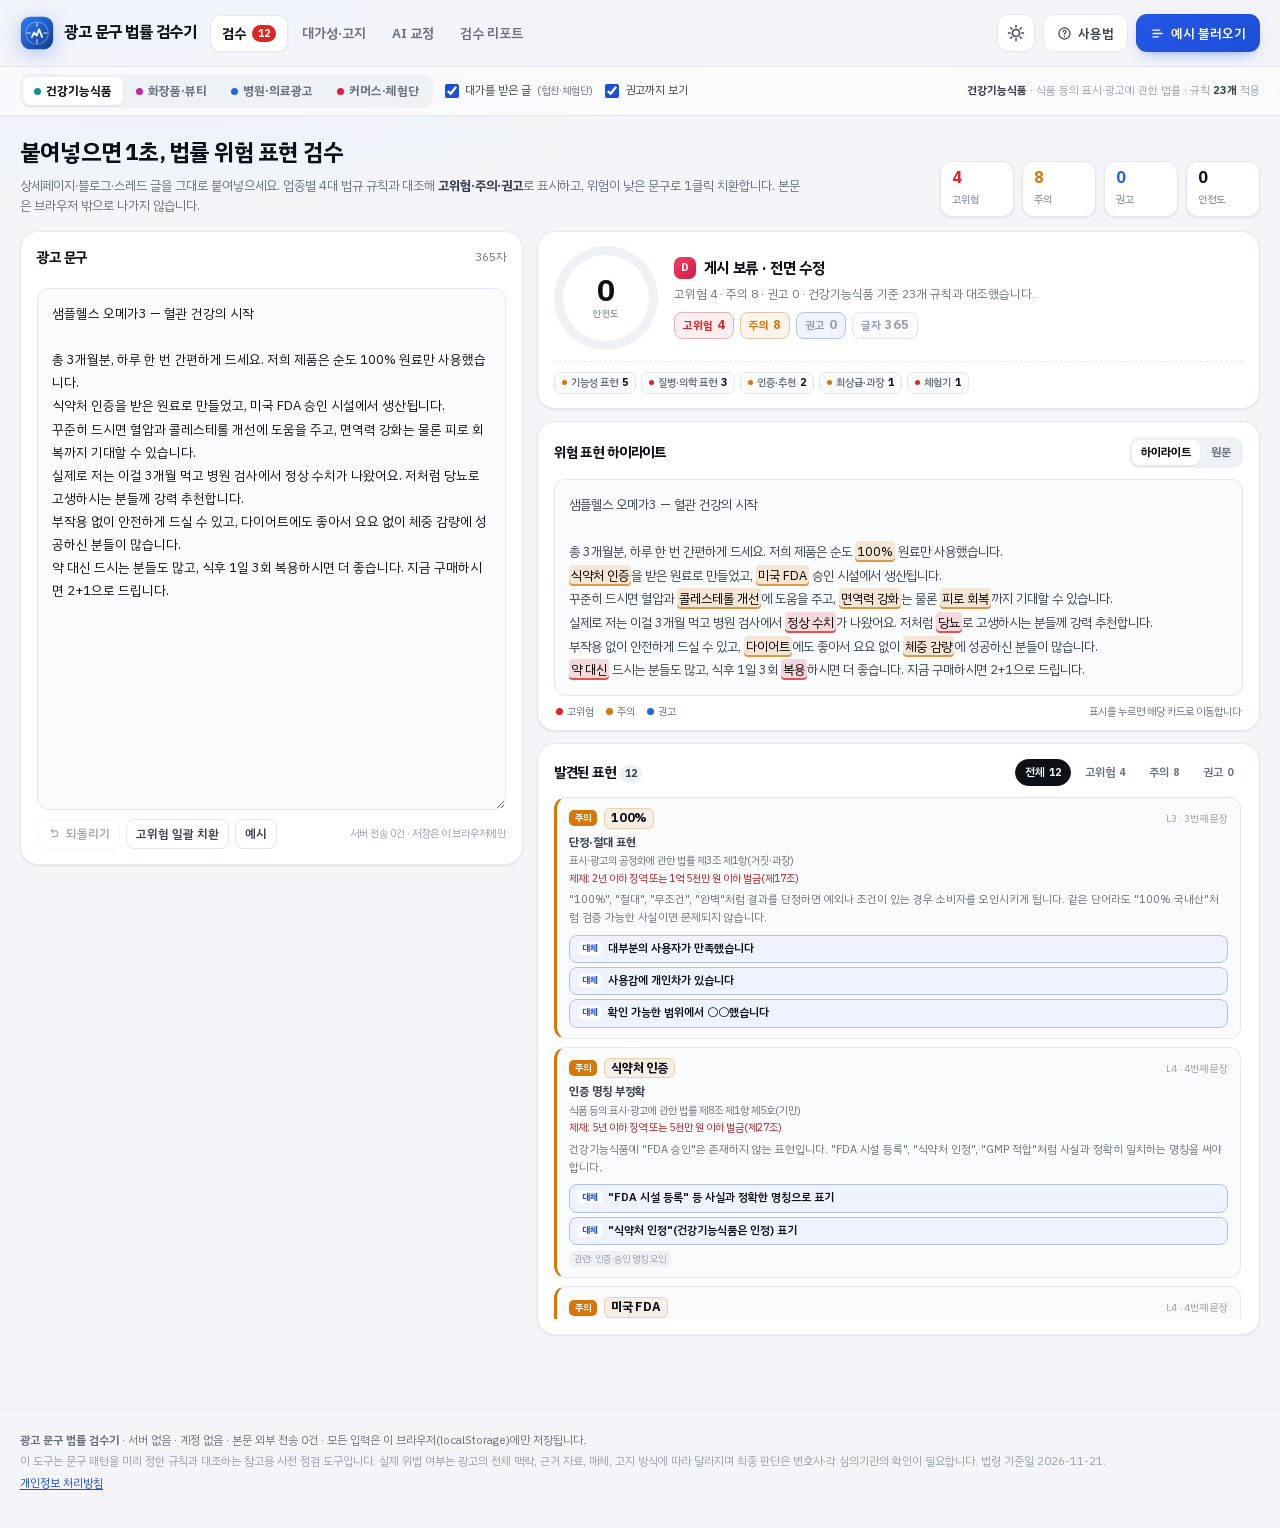
==== index.html @ 2c8d5d0a "Deploy ad-law-checker static app (production files only)" ====
<!DOCTYPE html>
<html lang="ko" data-theme="light">
<head>
<meta charset="utf-8" />
<meta name="viewport" content="width=device-width, initial-scale=1, viewport-fit=cover" />
<title>광고 문구 법률 검수기 — 표시광고법·식품표시광고법·화장품법·의료법 금칙어 1초 점검</title>
<meta name="description" content="상세페이지·블로그·스레드 글을 붙여넣으면 표시광고법·식품표시광고법·화장품법·의료법상 위험 표현을 고위험·주의·권고로 표시하고 안전한 대체 문구로 1클릭 치환합니다. 대가성(협찬·광고) 문구 자동 점검·삽입, 내 구독 AI 교정 브리지, 클라이언트용 검수 리포트까지. 본문은 서버로 전송되지 않습니다." />
<meta name="theme-color" content="#ffffff" />
<meta name="color-scheme" content="light dark" />
<link rel="icon" href="favicon.svg" type="image/svg+xml" />
<link rel="stylesheet" href="styles.css" />
</head>
<body>
<a class="skip-link" href="#main">본문으로 바로가기</a>

<header class="topbar">
  <div class="topbar-inner">
    <a class="brand" href="#" data-action="go-scan" aria-label="광고 문구 법률 검수기 홈">
      <span class="brand-mark" aria-hidden="true">
        <svg viewBox="0 0 40 40" width="34" height="34">
          <defs>
            <linearGradient id="brandGrad" x1="0" y1="0" x2="1" y2="1">
              <stop offset="0" stop-color="#2d7dfa" /><stop offset="1" stop-color="#123a8c" />
            </linearGradient>
          </defs>
          <rect x="1" y="1" width="38" height="38" rx="11" fill="url(#brandGrad)" />
          <path d="M20 8.5v3.4M20 28.1v3.4M8.5 20h3.4M28.1 20h3.4" stroke="#fff" stroke-opacity=".55" stroke-width="2" stroke-linecap="round" />
          <path d="M14 24.6l2.6-5.2 3 3.6 2.8-7.4 3.6 9" fill="none" stroke="#fff" stroke-width="2.2" stroke-linecap="round" stroke-linejoin="round" />
          <circle cx="20" cy="20" r="13.2" fill="none" stroke="#fff" stroke-opacity=".28" stroke-width="1.4" />
        </svg>
      </span>
      <span class="brand-text">
        <strong>광고 문구 법률 검수기</strong>
        <small>AD COPY LAW CHECKER</small>
      </span>
    </a>

    <nav class="tabs" role="tablist" aria-label="주요 화면">
      <button class="tab is-active" role="tab" aria-selected="true" data-tab="scan">검수<span class="tab-count" id="tabScanCount" hidden>0</span></button>
      <button class="tab" role="tab" aria-selected="false" data-tab="disclosure">대가성·고지</button>
      <button class="tab" role="tab" aria-selected="false" data-tab="bridge">AI 교정</button>
      <button class="tab" role="tab" aria-selected="false" data-tab="report">검수 리포트</button>
    </nav>

    <div class="top-actions">
      <button type="button" class="icon-btn" data-action="toggle-theme" aria-label="다크 모드로 전환" title="라이트/다크">
        <svg class="ico-sun" viewBox="0 0 20 20" width="18" height="18" aria-hidden="true"><circle cx="10" cy="10" r="4" fill="none" stroke="currentColor" stroke-width="1.7"/><path d="M10 1.6v2M10 16.4v2M1.6 10h2M16.4 10h2M4.1 4.1l1.4 1.4M14.5 14.5l1.4 1.4M15.9 4.1l-1.4 1.4M5.5 14.5l-1.4 1.4" stroke="currentColor" stroke-width="1.6" stroke-linecap="round"/></svg>
        <svg class="ico-moon" viewBox="0 0 20 20" width="18" height="18" aria-hidden="true"><path d="M16.5 12.4A7 7 0 0 1 7.6 3.5a7 7 0 1 0 8.9 8.9z" fill="none" stroke="currentColor" stroke-width="1.7" stroke-linejoin="round"/></svg>
      </button>
      <button type="button" class="btn btn-ghost" data-action="open-guide">
        <svg viewBox="0 0 20 20" width="15" height="15" aria-hidden="true"><circle cx="10" cy="10" r="7.4" fill="none" stroke="currentColor" stroke-width="1.6"/><path d="M8 7.6a2 2 0 1 1 3 1.8c-.7.4-1 .9-1 1.6" fill="none" stroke="currentColor" stroke-width="1.6" stroke-linecap="round"/><circle cx="10" cy="14" r=".9" fill="currentColor"/></svg>
        <span class="btn-label">사용법</span>
      </button>
      <button type="button" class="btn btn-primary" data-action="load-sample">
        <svg viewBox="0 0 20 20" width="15" height="15" aria-hidden="true"><path d="M4 5.5h9M4 10h12M4 14.5h7" stroke="currentColor" stroke-width="1.8" stroke-linecap="round"/></svg>
        <span class="btn-label">예시 불러오기</span>
      </button>
    </div>
  </div>
</header>

<div class="industry-bar">
  <div class="ib-inner">
    <div class="seg industry-seg" id="industrySeg" role="group" aria-label="업종 선택"></div>
    <div class="ib-opts">
      <label class="check"><input type="checkbox" id="optSponsored" checked /> 대가를 받은 글 <span class="muted">(협찬·체험단)</span></label>
      <label class="check"><input type="checkbox" id="optInfo" checked /> 권고까지 보기</label>
    </div>
    <div class="ib-meta" id="ibMeta"></div>
  </div>
</div>

<main id="main" tabindex="-1">
  <!-- ── 검수 ─────────────────────────────────────────── -->
  <section class="view" id="view-scan" role="tabpanel" aria-label="검수">
    <div class="view-head">
      <div class="view-title">
        <h1>붙여넣으면 1초, 법률 위험 표현 검수</h1>
        <p class="sub">상세페이지·블로그·스레드 글을 그대로 붙여넣으세요. 업종별 4대 법규 규칙과 대조해 <b>고위험·주의·권고</b>로 표시하고, 위험이 낮은 문구로 1클릭 치환합니다. 본문은 브라우저 밖으로 나가지 않습니다.</p>
      </div>
      <div class="summary" id="scanSummary"></div>
    </div>

    <div class="scan-grid">
      <div class="panel input-panel">
        <div class="panel-head">
          <h2>광고 문구</h2>
          <span class="muted" id="charCount">0자</span>
        </div>
        <textarea id="adText" spellcheck="false" aria-label="검수할 광고 문구"
          placeholder="여기에 광고 문구를 붙여넣으세요.&#10;&#10;예) &#10;샘플헬스 오메가3 — 혈관 건강의 시작&#10;꾸준히 드시면 콜레스테롤 개선에 도움을 주고, 면역력 강화까지 기대할 수 있습니다.&#10;부작용 없이 안전하게 드실 수 있습니다."></textarea>
        <div class="input-foot">
          <div class="undo-group">
            <button type="button" class="btn btn-ghost btn-sm" id="undoBtn" data-action="undo" disabled>
              <svg viewBox="0 0 20 20" width="13" height="13" aria-hidden="true"><path d="M7 6H12.2a4.3 4.3 0 0 1 0 8.6H8" fill="none" stroke="currentColor" stroke-width="1.7" stroke-linecap="round"/><path d="M9.2 3.4L6.4 6l2.8 2.6" fill="none" stroke="currentColor" stroke-width="1.7" stroke-linecap="round" stroke-linejoin="round"/></svg>
              되돌리기
            </button>
            <button type="button" class="btn btn-ghost btn-sm" data-action="apply-all">고위험 일괄 치환</button>
            <button type="button" class="btn btn-ghost btn-sm" data-action="load-sample">예시</button>
          </div>
          <span class="input-note" id="inputNote">서버 전송 0건 · 저장은 이 브라우저에만</span>
        </div>
      </div>

      <div class="result-col">
        <div class="panel score-panel">
          <div class="score-main">
            <div class="gauge" id="gauge" style="--p:100;--gc:#16a34a">
              <div class="gauge-inner">
                <b id="safetyNum">100</b>
                <span>안전도</span>
              </div>
            </div>
            <div class="score-text">
              <div class="score-top">
                <span class="badge grade a" id="gradeBadge">A</span>
                <strong id="gradeLabel">패턴 기준 통과</strong>
              </div>
              <p class="score-sub" id="scoreSub">아직 검수할 문구가 없습니다.</p>
              <div class="sev-chips" id="sevChips"></div>
            </div>
          </div>
          <div class="group-chips" id="groupChips"></div>
        </div>

        <div class="panel hl-panel">
          <div class="panel-head">
            <h2>위험 표현 하이라이트</h2>
            <div class="seg mini" id="hlSeg" role="group" aria-label="하이라이트 보기">
              <button type="button" data-hl="mark" class="is-on">하이라이트</button>
              <button type="button" data-hl="plain">원문</button>
            </div>
          </div>
          <div class="hl-body" id="hlView" aria-live="polite">
            <p class="hl-empty">왼쪽에 광고 문구를 붙여넣으면 위험한 표현에 색이 입혀집니다.</p>
          </div>
          <div class="hl-legend">
            <span><i class="dot high"></i>고위험</span>
            <span><i class="dot warn"></i>주의</span>
            <span><i class="dot info"></i>권고</span>
            <span class="muted">표시를 누르면 해당 카드로 이동합니다</span>
          </div>
        </div>

        <div class="panel findings-panel">
          <div class="panel-head">
            <h2>발견된 표현 <span class="count-pill" id="findingCount">0</span></h2>
            <div class="chip-row" id="sevFilter" role="group" aria-label="심각도 필터"></div>
          </div>
          <div class="findings" id="findingsList"></div>
          <div class="findings-empty" id="findingsEmpty">
            <p><strong>규칙 기준 위험 표현 0건입니다.</strong></p>
            <p class="muted">다만 이미지·영상 속 문구, 전체 맥락, 근거 자료는 검사하지 않습니다. 아래 체크리스트와 검수 리포트를 함께 확인하세요.</p>
          </div>
        </div>
      </div>
    </div>
  </section>

  <!-- ── 대가성·고지 ──────────────────────────────────── -->
  <section class="view" id="view-disclosure" role="tabpanel" aria-label="대가성·고지" hidden>
    <div class="view-head">
      <div class="view-title">
        <h1>대가성 표시 · 필수 고지</h1>
        <p class="sub">공정위 「추천·보증 등에 관한 표시·광고 심사지침」(2026.6.1 시행)은 대가를 받은 후기의 <b>경제적 이해관계</b>를 제목이나 첫 부분에 표시하도록 합니다. 받은 내용을 고르면 문구가 만들어지고, 본문 맨 앞에 바로 넣을 수 있습니다.</p>
      </div>
      <div class="summary" id="discSummary"></div>
    </div>

    <div class="disc-grid">
      <div class="panel disc-form">
        <div class="panel-head"><h2>받은 내용</h2><span class="muted">해당하는 것 하나</span></div>
        <div class="check-grid kind-grid" id="kindGrid" role="group" aria-label="대가 유형"></div>

        <div class="field-row">
          <div class="field grow">
            <label for="brandName">업체·브랜드명 <span class="muted">(선택)</span></label>
            <input id="brandName" type="text" maxlength="40" placeholder="예: 샘플뷰티" autocomplete="off" />
          </div>
          <div class="field">
            <label for="mediaSel">올릴 곳</label>
            <select id="mediaSel"></select>
          </div>
        </div>

        <div class="disc-preview">
          <span class="preview-label">표시 문구</span>
          <p id="discSentence">본 게시물은 해당 업체로부터 제품을 무상으로 제공받아 작성했습니다.</p>
          <span class="preview-tip" id="discTip"></span>
        </div>

        <div class="prompt-actions">
          <button type="button" class="btn btn-primary btn-sm" data-action="insert-disclosure">본문 맨 앞에 넣기</button>
          <button type="button" class="btn btn-ghost btn-sm" data-action="copy-disclosure">문구 복사</button>
          <span class="muted" id="discState"></span>
        </div>

        <div class="guide-block">
          <h3 class="mini-title">표시 위치 — 지침이 정한 형식</h3>
          <ul class="rule-list">
            <li><b>제목 또는 첫 부분.</b> 본문과 구분되게, 글자 크기를 본문보다 크게 하거나 색을 달리합니다.</li>
            <li><b>댓글·더보기 뒤는 인정되지 않습니다.</b> 추가 동작이 필요한 위치는 표시로 보지 않습니다.</li>
            <li><b>사진 매체</b>는 사진 안에 넣거나, 본문 첫 부분에 넣습니다. 해시태그는 원칙적으로 첫 번째.</li>
            <li><b>동영상</b>은 제목·영상 시작과 끝에 넣고, 길면 5분마다 반복합니다.</li>
          </ul>
        </div>

        <div class="guide-block">
          <h3 class="mini-title">표시로 <em>인정되지 않는</em> 표현</h3>
          <div class="bad-words" id="badWords"></div>
          <p class="foot-note">위 단어는 지침이 "명확한 내용에 해당하지 않는 예시"로 든 것입니다. 받은 내용과 대가성을 함께 쓰세요.</p>
        </div>
      </div>

      <div class="panel checklist-panel">
        <div class="panel-head">
          <h2>필수 고지 체크리스트</h2>
          <span class="muted" id="checkSummary"></span>
        </div>
        <div class="checklist" id="checklist"></div>
        <p class="foot-note">✓ 통과 · ✕ 보완 필요 · ? 직접 확인. 자동 판정은 문구 안에 해당 표현이 있는지만 봅니다. 실제 고지가 화면에 보이는지는 눈으로 확인하세요.</p>
      </div>
    </div>
  </section>

  <!-- ── AI 교정 ──────────────────────────────────────── -->
  <section class="view" id="view-bridge" role="tabpanel" aria-label="AI 교정" hidden>
    <div class="view-head">
      <div class="view-title">
        <h1>내 구독 AI로 안전하게 고치기</h1>
        <p class="sub">걸린 문장과 업종 규칙, 대가성 상태를 하나의 프롬프트로 묶습니다. 프롬프트를 복사하고 평소 쓰는 AI에 붙여넣으면, 사실을 새로 만들지 않는 선에서 문구를 고쳐 줍니다. 고친 글을 아래에 붙여넣으면 다시 검수합니다.</p>
      </div>
      <div class="summary" id="bridgeSummary"></div>
    </div>

    <div class="bridge-grid">
      <div class="panel">
        <div class="panel-head">
          <h2>교정 프롬프트</h2>
          <span class="muted" id="promptLen"></span>
        </div>
        <div class="seg" id="modeSeg" role="group" aria-label="교정 강도">
          <button type="button" data-mode="fix" class="is-on">걸린 표현만 교체</button>
          <button type="button" data-mode="rewrite">전체 다시 쓰기</button>
        </div>
        <pre class="prompt-box" id="promptBox" tabindex="0"></pre>
        <div class="prompt-actions">
          <button type="button" class="btn btn-primary btn-sm" data-action="copy-prompt">프롬프트 복사</button>
          <button type="button" class="btn btn-ghost btn-sm" data-action="download-prompt">.txt</button>
          <span class="muted" id="copyState"></span>
        </div>
        <div class="bridge-btns" id="bridgeBtns"></div>
        <p class="bridge-note" id="bridgeNote">각 서비스 로그인은 직접 하셔야 합니다. 프롬프트가 클립보드에 복사된 상태로 새 창이 열립니다.</p>
        <p class="bridge-note">이 도구는 AI 서비스에 본문을 자동 전송하지 않습니다. 붙여넣는 순간부터는 해당 서비스의 약관이 적용됩니다.</p>
      </div>

      <div class="panel">
        <div class="panel-head">
          <h2>AI가 고쳐 준 글 붙여넣기</h2>
          <span class="ai-badge" id="bridgeBadge" hidden>교정본</span>
        </div>
        <textarea id="aiAnswer" class="ai-answer" spellcheck="false" placeholder="ChatGPT·Claude·Gemini가 고쳐 준 본문을 통째로 붙여넣으세요.&#10;머리말·코드블록은 자동으로 걷어냅니다."></textarea>
        <div class="ai-result" id="aiResult"></div>
        <div class="prompt-actions">
          <button type="button" class="btn btn-primary btn-sm" data-action="apply-ai">이 글로 교체하고 재검수</button>
          <button type="button" class="btn btn-ghost btn-sm" data-action="clear-ai">비우기</button>
          <button type="button" class="btn btn-ghost btn-sm" data-action="revert-ai" id="revertAi" hidden>교체 전으로</button>
        </div>
        <div class="bridge-loop">
          <h3 class="mini-title">반복 검수 루프</h3>
          <ol class="loop-list">
            <li><span>1</span>검수 탭에서 위험 표현을 확인합니다.</li>
            <li><span>2</span>여기서 프롬프트를 복사해 내 AI에 붙여넣습니다.</li>
            <li><span>3</span>AI가 준 본문을 붙여넣고 <b>교체하고 재검수</b>를 누릅니다.</li>
            <li><span>4</span>안전도가 <b>0건 통과</b>가 될 때까지 1~3을 반복합니다.</li>
          </ol>
        </div>
      </div>
    </div>
  </section>

  <!-- ── 검수 리포트 ──────────────────────────────────── -->
  <section class="view" id="view-report" role="tabpanel" aria-label="검수 리포트" hidden>
    <div class="view-head">
      <div class="view-title">
        <h1>클라이언트용 검수 리포트</h1>
        <p class="sub">같은 검수 결과로 1장짜리 사전 점검 리포트를 만듭니다. 광고주·클라이언트에게 "사전 검수했고, 남은 위험은 이것"이라고 설명할 때 쓰세요. 근거와 제재, 권장 문구, 필수 고지 상태가 함께 들어갑니다.</p>
      </div>
      <div class="summary" id="reportSummary"></div>
    </div>

    <div class="panel">
      <div class="panel-head">
        <h2>리포트 미리보기</h2>
        <span class="muted" id="reportMeta"></span>
      </div>
      <div class="field-row report-fields">
        <div class="field grow">
          <label for="projectName">프로젝트·브랜드명 <span class="muted">(선택)</span></label>
          <input id="projectName" type="text" maxlength="60" placeholder="예: 샘플뷰티 11월 상세페이지" autocomplete="off" />
        </div>
        <div class="field">
          <label for="reviewerName">검수자 <span class="muted">(선택)</span></label>
          <input id="reviewerName" type="text" maxlength="40" placeholder="예: 김마케터" autocomplete="off" />
        </div>
      </div>
      <pre class="report-box" id="reportBox" tabindex="0" aria-live="polite"></pre>
      <div class="prompt-actions">
        <button type="button" class="btn btn-primary btn-sm" data-action="copy-report">리포트 복사</button>
        <button type="button" class="btn btn-ghost btn-sm" data-action="download-report">.txt 저장</button>
        <button type="button" class="btn btn-ghost btn-sm" data-action="print-report">인쇄 / PDF</button>
        <span class="muted" id="reportChars"></span>
      </div>
      <p class="foot-note" id="reportNote"></p>
    </div>
  </section>
</main>

<footer class="footer">
  <div class="footer-inner">
    <p><strong>광고 문구 법률 검수기</strong> · 서버 없음 · 계정 없음 · 본문 외부 전송 0건 · 모든 입력은 이 브라우저(localStorage)에만 저장됩니다.</p>
    <p class="muted">이 도구는 문구 패턴을 미리 정한 규칙과 대조하는 참고용 사전 점검 도구입니다. 실제 위법 여부는 광고의 전체 맥락, 근거 자료, 매체, 고지 방식에 따라 달라지며 최종 판단은 변호사·각 심의기관의 확인이 필요합니다. 법령 기준일 2026-11-21.</p>
    <p class="muted"><a href="privacy.html">개인정보 처리방침</a></p>
  </div>
</footer>

<div class="modal-root" id="modalRoot" hidden></div>
<div class="toast-root" id="toastRoot" aria-live="polite"></div>

<script src="data.js"></script>
<script src="core.js"></script>
<script src="engines/ai-bridge.js"></script>
<script src="app.js"></script>
</body>
</html>
---- styles.css ----
/* ============================================================
   광고 문구 법률 검수기 · styles.css
   같은 패밀리 룩: IBM Plex Sans KR, 라이트/다크, 빌드 없는 정적 CSS.
   색은 [data-theme]로만 바뀐다. 법률 도구라 팔레트는 남색 계열.
   ============================================================ */

@font-face {
  font-family: 'PlexKR';
  src: url('assets/fonts/plexkr-Regular.woff2') format('woff2');
  font-weight: 400; font-style: normal; font-display: swap;
}
@font-face {
  font-family: 'PlexKR';
  src: url('assets/fonts/plexkr-SemiBold.woff2') format('woff2');
  font-weight: 500 600; font-style: normal; font-display: swap;
}
@font-face {
  font-family: 'PlexKR';
  src: url('assets/fonts/plexkr-Bold.woff2') format('woff2');
  font-weight: 700 900; font-style: normal; font-display: swap;
}

:root {
  --font: 'PlexKR', -apple-system, BlinkMacSystemFont, 'Segoe UI', 'Apple SD Gothic Neo', 'Malgun Gothic', sans-serif;
  --bg: #f3f5f9;
  --bg-grad: radial-gradient(1100px 480px at 12% -10%, #e2ecff 0%, rgba(226, 236, 255, 0) 62%),
             radial-gradient(1000px 440px at 96% -18%, #f0e9ff 0%, rgba(240, 233, 255, 0) 60%);
  --surface: #ffffff;
  --surface-2: #fafbfd;
  --surface-3: #eef1f6;
  --line: #e4e8f0;
  --line-strong: #d2d9e6;
  --ink: #0d1117;
  --ink-2: #39414f;
  --ink-3: #68717f;
  --ink-4: #98a0ad;
  --brand: #1d4ed8;
  --brand-2: #2457e6;
  --brand-soft: #eef3ff;
  --accent: #7c3aed;
  --teal: #0f9488;
  --ok: #15803d;
  --warn: #b45309;
  --danger: #b91c1c;
  --high: #dc2626;
  --mid: #d97706;
  --low: #2563eb;
  --shadow-1: 0 1px 2px rgba(13, 17, 23, .05), 0 1px 3px rgba(13, 17, 23, .04);
  --shadow-2: 0 10px 30px -14px rgba(13, 17, 23, .26), 0 2px 8px rgba(13, 17, 23, .04);
  --shadow-3: 0 30px 80px -30px rgba(13, 17, 23, .45);
  --r-sm: 9px;
  --r-md: 13px;
  --r-lg: 18px;
  --r-xl: 22px;
  --maxw: 1420px;
  --topbar-h: 66px;
}

[data-theme="dark"] {
  --bg: #070a10;
  --bg-grad: radial-gradient(1100px 500px at 10% -12%, rgba(45, 96, 220, .20) 0%, rgba(45, 96, 220, 0) 62%),
             radial-gradient(1000px 460px at 94% -18%, rgba(124, 58, 237, .16) 0%, rgba(124, 58, 237, 0) 60%);
  --surface: #101520;
  --surface-2: #141a26;
  --surface-3: #1a2130;
  --line: #212a3a;
  --line-strong: #2c374a;
  --ink: #f2f5fa;
  --ink-2: #c5cddb;
  --ink-3: #8b95a7;
  --ink-4: #5f6a7d;
  --brand: #6f9bff;
  --brand-2: #4f83ff;
  --brand-soft: rgba(111, 155, 255, .13);
  --teal: #2dd4bf;
  --ok: #34d399;
  --warn: #fbbf24;
  --danger: #f87171;
  --high: #f87171;
  --mid: #fbbf24;
  --low: #60a5fa;
  --shadow-1: 0 1px 2px rgba(0, 0, 0, .4);
  --shadow-2: 0 16px 40px -20px rgba(0, 0, 0, .9), 0 2px 10px rgba(0, 0, 0, .3);
  --shadow-3: 0 40px 100px -40px #000;
}

* { box-sizing: border-box; }
[hidden] { display: none !important; }
html { -webkit-text-size-adjust: 100%; scroll-padding-top: 140px; }
body {
  margin: 0;
  font-family: var(--font);
  background: var(--bg);
  background-image: var(--bg-grad);
  background-attachment: fixed;
  color: var(--ink);
  font-size: 14px;
  line-height: 1.5;
  -webkit-font-smoothing: antialiased;
  text-rendering: optimizeLegibility;
}
h1, h2, h3, h4 { margin: 0; font-weight: 700; letter-spacing: -.01em; }
p { margin: 0; }
a { color: inherit; text-decoration: none; }
button, input, select, textarea { font-family: inherit; }
::selection { background: rgba(29, 78, 216, .18); }

.sr-only {
  position: absolute; width: 1px; height: 1px; padding: 0; margin: -1px;
  overflow: hidden; clip: rect(0 0 0 0); white-space: nowrap; border: 0;
}
.skip-link {
  position: fixed; left: 12px; top: -60px; z-index: 200;
  background: var(--ink); color: var(--surface); padding: 10px 14px; border-radius: 10px;
  transition: top .15s ease;
}
.skip-link:focus { top: 12px; }
:focus-visible { outline: 2px solid var(--brand); outline-offset: 2px; border-radius: 6px; }
.muted { color: var(--ink-3); }
.num { text-align: right; font-variant-numeric: tabular-nums; }

/* ── 상단 바 ─────────────────────────────────────── */
.topbar {
  position: sticky; top: 0; z-index: 40;
  background: color-mix(in srgb, var(--bg) 84%, transparent);
  backdrop-filter: saturate(160%) blur(14px);
  -webkit-backdrop-filter: saturate(160%) blur(14px);
  border-bottom: 1px solid var(--line);
}
.topbar-inner {
  max-width: var(--maxw); margin: 0 auto; padding: 10px 20px;
  display: flex; align-items: center; gap: 14px; min-height: var(--topbar-h);
}
.brand { display: flex; align-items: center; gap: 10px; flex: none; }
.brand-mark { display: flex; filter: drop-shadow(0 4px 10px rgba(29, 78, 216, .3)); }
.brand-text { display: flex; flex-direction: column; line-height: 1.1; }
.brand-text strong { font-size: 16px; letter-spacing: -.03em; }
.brand-text small { font-size: 8.5px; letter-spacing: .15em; color: var(--ink-4); font-weight: 600; margin-top: 3px; }

.tabs { display: flex; gap: 2px; flex: 1 1 auto; min-width: 0; overflow-x: auto; scrollbar-width: none; }
.tabs::-webkit-scrollbar { display: none; }
.tab {
  position: relative; border: 0; background: transparent; color: var(--ink-3);
  font-size: 13.5px; font-weight: 500; padding: 8px 12px; border-radius: 10px;
  cursor: pointer; white-space: nowrap; display: inline-flex; align-items: center; gap: 6px;
  transition: color .15s, background .15s;
}
.tab:hover { color: var(--ink); background: var(--surface-3); }
.tab.is-active { color: var(--ink); font-weight: 700; background: var(--surface); box-shadow: var(--shadow-1), inset 0 0 0 1px var(--line); }
.tab-count {
  background: var(--high); color: #fff; border-radius: 999px;
  font-size: 10px; font-weight: 700; padding: 1px 6px; min-width: 18px; text-align: center;
  font-variant-numeric: tabular-nums;
}
.top-actions { display: flex; align-items: center; gap: 8px; flex: none; }
.icon-btn {
  width: 38px; height: 38px; display: grid; place-items: center; flex: none;
  border: 1px solid var(--line); border-radius: 11px; background: var(--surface);
  color: var(--ink-2); cursor: pointer; transition: background .15s, color .15s;
}
.icon-btn:hover { background: var(--surface-3); color: var(--ink); }
[data-theme="light"] .ico-moon { display: none; }
[data-theme="dark"] .ico-sun { display: none; }

.btn {
  display: inline-flex; align-items: center; gap: 6px; justify-content: center;
  border: 1px solid transparent; background: var(--surface-3); color: var(--ink);
  height: 38px; padding: 0 13px; border-radius: 11px; font-size: 13px; font-weight: 600;
  cursor: pointer; white-space: nowrap; transition: transform .12s, filter .15s, background .15s;
}
.btn:hover { filter: brightness(.97); }
.btn:active { transform: translateY(1px); }
.btn-primary {
  background: linear-gradient(135deg, var(--brand-2), var(--brand));
  color: #fff; box-shadow: 0 6px 16px -8px rgba(29, 78, 216, .7);
}
.btn-ghost { background: var(--surface); border-color: var(--line); color: var(--ink-2); }
.btn-ghost:hover { background: var(--surface-3); }
.btn.danger { color: var(--danger); border-color: color-mix(in srgb, var(--danger) 35%, var(--line)); }
.btn:disabled { opacity: .45; cursor: not-allowed; }
.btn:disabled:hover { filter: none; }
.btn-sm { height: 30px; padding: 0 9px; font-size: 12px; border-radius: 8px; }

/* ── 업종 바 ─────────────────────────────────────── */
.industry-bar {
  border-bottom: 1px solid var(--line);
  background: color-mix(in srgb, var(--surface) 64%, transparent);
  position: sticky; top: var(--topbar-h); z-index: 30;
  backdrop-filter: blur(10px); -webkit-backdrop-filter: blur(10px);
}
.ib-inner {
  max-width: var(--maxw); margin: 0 auto; padding: 7px 20px;
  display: flex; align-items: center; gap: 12px; flex-wrap: wrap;
}
.seg { display: inline-flex; background: var(--surface-3); padding: 3px; border-radius: 10px; gap: 2px; flex: none; }
.seg button {
  border: 0; background: transparent; border-radius: 7px; padding: 5px 11px;
  font-size: 12px; font-weight: 700; color: var(--ink-3); cursor: pointer;
  display: inline-flex; align-items: center; gap: 5px; white-space: nowrap;
}
.seg button.is-on { background: var(--surface); color: var(--ink); box-shadow: var(--shadow-1); }
.seg.mini button { padding: 4px 9px; font-size: 11.5px; }
.industry-seg { overflow-x: auto; scrollbar-width: none; max-width: 100%; }
.industry-seg::-webkit-scrollbar { display: none; }
.ind-dot { width: 7px; height: 7px; border-radius: 50%; background: var(--c, var(--ink-4)); flex: none; }
.ib-opts { display: flex; align-items: center; gap: 12px; flex-wrap: wrap; }
.ib-meta { margin-left: auto; font-size: 11px; color: var(--ink-4); text-align: right; }
.ib-meta b { color: var(--ink-2); }
.check { display: inline-flex; align-items: center; gap: 6px; font-size: 11.5px; color: var(--ink-2); cursor: pointer; }
.check input { width: 14px; height: 14px; accent-color: var(--brand); margin: 0; }
.check .muted { font-size: 10.5px; }

/* ── 레이아웃 ────────────────────────────────────── */
main { max-width: var(--maxw); margin: 0 auto; padding: 20px 20px 56px; }
.view-head {
  display: flex; align-items: flex-end; justify-content: space-between; gap: 18px;
  margin-bottom: 14px; flex-wrap: wrap;
}
.view-title h1 { font-size: 23px; letter-spacing: -.035em; }
.view-title .sub { color: var(--ink-3); font-size: 12.8px; margin-top: 5px; max-width: 780px; line-height: 1.62; }
.view-title .sub b { color: var(--ink-2); }
.summary { display: flex; gap: 8px; flex-wrap: wrap; }
.stat {
  background: var(--surface); border: 1px solid var(--line); border-radius: 12px;
  padding: 7px 11px; min-width: 74px; box-shadow: var(--shadow-1);
}
.stat b { display: block; font-size: 16px; letter-spacing: -.02em; line-height: 1.2; font-variant-numeric: tabular-nums; }
.stat span { font-size: 10.5px; color: var(--ink-4); font-weight: 600; }
.stat.hot b { color: var(--high); }
.stat.warn b { color: var(--mid); }
.stat.info b { color: var(--low); }
.stat.ok b { color: var(--ok); }

.panel {
  background: var(--surface); border: 1px solid var(--line); border-radius: var(--r-lg);
  padding: 15px 16px; box-shadow: var(--shadow-1); min-width: 0;
}
.panel-head { display: flex; align-items: center; justify-content: space-between; gap: 10px; margin-bottom: 11px; flex-wrap: wrap; }
.panel-head h2 { font-size: 14px; }
.panel-head .muted { font-size: 11.5px; }

/* ── 검수 화면 ───────────────────────────────────── */
.scan-grid {
  display: grid; grid-template-columns: minmax(320px, .82fr) minmax(0, 1.18fr);
  gap: 14px; align-items: start;
}
.input-panel { display: flex; flex-direction: column; gap: 9px; position: sticky; top: 132px; }
#adText {
  width: 100%; min-height: 460px; height: min(58vh, 620px); resize: vertical;
  border: 1px solid var(--line); border-radius: 12px; background: var(--surface-2);
  color: var(--ink); font-size: 13px; line-height: 1.78; padding: 13px 14px;
  font-family: var(--font);
}
#adText:focus {
  outline: none; border-color: color-mix(in srgb, var(--brand) 55%, var(--line));
  box-shadow: 0 0 0 3px color-mix(in srgb, var(--brand) 12%, transparent); background: var(--surface);
}
#adText::placeholder { color: var(--ink-4); }
.input-foot { display: flex; align-items: center; gap: 8px; flex-wrap: wrap; }
.undo-group { display: flex; gap: 6px; }
.input-note { font-size: 10.5px; color: var(--ink-4); margin-left: auto; }

.result-col { display: flex; flex-direction: column; gap: 12px; min-width: 0; }

/* 안전도 */
.score-panel { padding: 14px 16px; }
.score-main { display: flex; align-items: center; gap: 16px; flex-wrap: wrap; }
.gauge {
  width: 104px; height: 104px; border-radius: 50%; flex: none; position: relative;
  background: conic-gradient(var(--gc) calc(var(--p) * 3.6deg), var(--surface-3) 0);
  display: grid; place-items: center;
  transition: background .3s ease;
}
.gauge::after { content: ''; position: absolute; inset: 9px; border-radius: 50%; background: var(--surface); }
.gauge-inner { position: relative; z-index: 1; text-align: center; line-height: 1; }
.gauge-inner b { display: block; font-size: 30px; font-weight: 800; letter-spacing: -.05em; font-variant-numeric: tabular-nums; }
.gauge-inner span { display: block; font-size: 9.5px; font-weight: 700; color: var(--ink-4); margin-top: 4px; letter-spacing: .02em; }
.score-text { min-width: 0; flex: 1 1 240px; }
.score-top { display: flex; align-items: center; gap: 8px; flex-wrap: wrap; margin-bottom: 5px; }
.score-top strong { font-size: 15px; letter-spacing: -.02em; }
.score-sub { font-size: 12px; color: var(--ink-3); line-height: 1.55; }
.badge {
  display: inline-flex; align-items: center; justify-content: center;
  height: 22px; min-width: 22px; padding: 0 7px; border-radius: 7px;
  font-size: 11px; font-weight: 800; letter-spacing: -.01em; color: #fff; white-space: nowrap;
}
.badge.grade.a { background: linear-gradient(135deg, #34d399, #0b8a5e); }
.badge.grade.b { background: linear-gradient(135deg, #60a5fa, #2563eb); }
.badge.grade.c { background: linear-gradient(135deg, #fbbf24, #d97706); }
.badge.grade.d { background: linear-gradient(135deg, #fb3b5c, #c81e4f); }
.sev-chips { display: flex; gap: 6px; flex-wrap: wrap; margin-top: 9px; }
.sev-chip {
  display: inline-flex; align-items: baseline; gap: 4px; font-size: 11px; font-weight: 700;
  border-radius: 8px; padding: 3px 8px; background: var(--surface-2); border: 1px solid var(--line);
  color: var(--ink-2);
}
.sev-chip b { font-size: 12.5px; font-weight: 800; font-variant-numeric: tabular-nums; }
.sev-chip.high { color: var(--high); border-color: color-mix(in srgb, var(--high) 28%, var(--line)); background: color-mix(in srgb, var(--high) 7%, transparent); }
.sev-chip.warn { color: var(--mid); border-color: color-mix(in srgb, var(--mid) 30%, var(--line)); background: color-mix(in srgb, var(--mid) 8%, transparent); }
.sev-chip.info { color: var(--low); border-color: color-mix(in srgb, var(--low) 28%, var(--line)); background: color-mix(in srgb, var(--low) 7%, transparent); }
.sev-chip.zero { color: var(--ink-4); }
.group-chips { display: flex; gap: 5px; flex-wrap: wrap; margin-top: 11px; padding-top: 10px; border-top: 1px dashed var(--line); }
.group-chip {
  font-size: 10.5px; font-weight: 600; color: var(--ink-3); background: var(--surface-2);
  border: 1px solid var(--line); border-radius: 7px; padding: 2px 7px;
  display: inline-flex; align-items: center; gap: 4px;
}
.group-chip b { color: var(--ink); font-variant-numeric: tabular-nums; }
.group-chip .dot { width: 5px; height: 5px; }

/* 하이라이트 */
.hl-panel { padding-bottom: 0; }
.hl-body {
  max-height: 300px; overflow: auto; background: var(--surface-2);
  border: 1px solid var(--line); border-radius: 11px; padding: 13px 14px;
  font-size: 12.8px; line-height: 1.85; color: var(--ink-2);
  white-space: pre-wrap; word-break: break-word; overflow-wrap: anywhere;
}
.hl-empty { color: var(--ink-4); font-size: 12px; }
.hl {
  padding: 1px 2px; border-radius: 4px; cursor: pointer;
  box-decoration-break: clone; -webkit-box-decoration-break: clone;
  transition: filter .12s;
}
.hl:hover { filter: brightness(.94); }
.hl.sev-high { background: rgba(220, 38, 38, .16); box-shadow: inset 0 -2px 0 rgba(220, 38, 38, .75); }
.hl.sev-warn { background: rgba(217, 119, 6, .17); box-shadow: inset 0 -2px 0 rgba(217, 119, 6, .7); }
.hl.sev-info { background: rgba(37, 99, 235, .13); box-shadow: inset 0 -2px 0 rgba(37, 99, 235, .55); }
[data-theme="dark"] .hl.sev-high { background: rgba(248, 113, 113, .2); }
[data-theme="dark"] .hl.sev-warn { background: rgba(251, 191, 36, .2); }
[data-theme="dark"] .hl.sev-info { background: rgba(96, 165, 250, .2); }
[data-theme="dark"] .f-sev,
[data-theme="dark"] .check-icon { color: #0b0d12; }
.hl.is-focus { outline: 2px solid var(--brand); outline-offset: 1px; }
.hl-legend {
  display: flex; align-items: center; gap: 12px; flex-wrap: wrap;
  padding: 8px 2px 10px; font-size: 10.5px; color: var(--ink-3);
}
.hl-legend span { display: inline-flex; align-items: center; gap: 4px; }
.hl-legend .muted { margin-left: auto; }
.dot { width: 7px; height: 7px; border-radius: 50%; display: inline-block; flex: none; }
.dot.high { background: var(--high); }
.dot.warn { background: var(--mid); }
.dot.info { background: var(--low); }

/* 발견 카드 */
.count-pill {
  display: inline-grid; place-items: center; min-width: 20px; height: 18px; padding: 0 6px;
  background: var(--surface-3); color: var(--ink-2); border-radius: 999px;
  font-size: 10.5px; font-weight: 800; font-variant-numeric: tabular-nums;
}
.chip-row { display: flex; align-items: center; gap: 4px; overflow-x: auto; scrollbar-width: none; max-width: 100%; }
.chip-row::-webkit-scrollbar { display: none; }
.chip {
  border: 1px solid transparent; background: transparent; color: var(--ink-3);
  border-radius: 999px; padding: 4px 9px; font-size: 11.5px; font-weight: 600; cursor: pointer;
  white-space: nowrap; display: inline-flex; align-items: center; gap: 4px;
}
.chip:hover { background: var(--surface-3); color: var(--ink); }
.chip.is-on { background: var(--ink); color: var(--bg); border-color: var(--ink); }
[data-theme="dark"] .chip.is-on { background: #fff; color: #0b0d12; border-color: #fff; }
.chip b { font-size: 10px; font-variant-numeric: tabular-nums; }

.findings { display: flex; flex-direction: column; gap: 8px; max-height: min(58vh, 700px); overflow: auto; padding-right: 2px; }
.finding {
  border: 1px solid var(--line); border-left: 3px solid var(--c, var(--ink-4));
  border-radius: 12px; padding: 10px 12px; background: var(--surface-2);
  min-width: 0; scroll-margin-top: 160px;
  transition: border-color .15s, box-shadow .15s;
}
.finding.sev-high { --c: var(--high); }
.finding.sev-warn { --c: var(--mid); }
.finding.sev-info { --c: var(--low); }
.finding.is-focus { box-shadow: 0 0 0 2px color-mix(in srgb, var(--brand) 45%, transparent); border-color: var(--brand); }
.f-head { display: flex; align-items: center; gap: 7px; flex-wrap: wrap; margin-bottom: 5px; }
.f-sev {
  font-size: 9.5px; font-weight: 800; letter-spacing: .01em; padding: 1px 6px; border-radius: 5px;
  color: #fff; background: var(--c); flex: none;
}
.f-match {
  font-size: 12.5px; font-weight: 800; letter-spacing: -.01em; color: var(--ink);
  background: color-mix(in srgb, var(--c) 9%, transparent);
  border: 1px solid color-mix(in srgb, var(--c) 26%, transparent);
  border-radius: 6px; padding: 0 6px; max-width: 100%;
  overflow: hidden; text-overflow: ellipsis; white-space: nowrap;
}
.f-loc { font-size: 10px; color: var(--ink-4); margin-left: auto; white-space: nowrap; font-variant-numeric: tabular-nums; }
.f-label { font-size: 11.5px; font-weight: 700; color: var(--ink-2); }
.f-law { font-size: 10.5px; color: var(--ink-3); margin-top: 2px; line-height: 1.5; }
.f-penalty { font-size: 10.5px; color: var(--danger); margin-top: 2px; line-height: 1.5; }
[data-theme="dark"] .f-penalty { color: #fca5a5; }
.f-why { font-size: 11px; color: var(--ink-3); line-height: 1.6; margin-top: 5px; }
.f-fixes { display: flex; flex-direction: column; gap: 4px; margin-top: 8px; }
.fix-btn {
  text-align: left; border: 1px solid color-mix(in srgb, var(--brand) 26%, var(--line));
  background: var(--brand-soft); color: var(--ink); border-radius: 8px;
  padding: 5px 8px; font-size: 11.3px; font-weight: 600; cursor: pointer; line-height: 1.45;
  display: flex; align-items: flex-start; gap: 6px; width: 100%;
}
.fix-btn:hover { border-color: var(--brand); }
.fix-btn .fx-tag {
  font-size: 9px; font-weight: 800; color: var(--brand); background: var(--surface);
  border-radius: 4px; padding: 0 4px; flex: none; margin-top: 1px;
}
.fix-btn .fx-txt { min-width: 0; }
.f-extra { display: flex; gap: 4px; flex-wrap: wrap; margin-top: 6px; }
.f-extra span {
  font-size: 9.5px; color: var(--ink-4); background: var(--surface-3);
  border-radius: 5px; padding: 1px 5px;
}
.findings-empty { padding: 26px 8px 8px; text-align: center; }
.findings-empty p { font-size: 12.5px; color: var(--ink-2); margin-bottom: 4px; }
.findings-empty .muted { font-size: 11.5px; line-height: 1.6; max-width: 460px; margin: 0 auto; }

/* ── 대가성 화면 ─────────────────────────────────── */
.disc-grid { display: grid; grid-template-columns: minmax(0, 1.05fr) minmax(0, .95fr); gap: 14px; align-items: start; }
.kind-grid { display: grid; grid-template-columns: repeat(2, minmax(0, 1fr)); gap: 7px; margin-bottom: 12px; }
.kind-card {
  position: relative; display: flex; align-items: flex-start; gap: 7px; padding: 8px 10px; cursor: pointer;
  border: 1px solid var(--line); border-radius: 10px; background: var(--surface-2);
  font-size: 12px; font-weight: 600; color: var(--ink-2); min-width: 0;
}
.kind-card input { position: absolute; inset: 0; width: 100%; height: 100%; opacity: 0; margin: 0; cursor: pointer; }
.kind-card:focus-within { outline: 2px solid var(--brand); outline-offset: 1px; }
.kind-card.is-on { border-color: color-mix(in srgb, var(--brand) 45%, var(--line)); background: var(--brand-soft); color: var(--ink); }
.kind-card.is-on::after { content: '✓'; margin-left: auto; font-size: 11px; font-weight: 900; color: var(--brand); line-height: 1; flex: none; }
.kind-card .kc-name { min-width: 0; }
.kind-card .kc-note { display: block; font-weight: 400; font-size: 10px; color: var(--ink-4); margin-top: 2px; line-height: 1.45; }

.field { display: flex; flex-direction: column; gap: 5px; margin-bottom: 11px; min-width: 0; }
.field label { font-size: 11.5px; font-weight: 700; color: var(--ink-3); }
.field label .muted { font-weight: 500; }
.field input, .field select {
  width: 100%; height: 38px; border: 1px solid var(--line); border-radius: 10px;
  background: var(--surface-2); color: var(--ink); font-size: 13px; padding: 0 11px; min-width: 0;
}
.field input:focus, .field select:focus {
  outline: none; border-color: color-mix(in srgb, var(--brand) 45%, var(--line));
  box-shadow: 0 0 0 3px color-mix(in srgb, var(--brand) 10%, transparent); background: var(--surface);
}
.field-row { display: flex; gap: 9px; align-items: flex-start; }
.field-row .field { margin-bottom: 11px; }
.field.grow { flex: 1 1 auto; }

.disc-preview {
  position: relative; background: var(--surface-2); border: 1px solid var(--line);
  border-radius: 11px; padding: 12px 13px; margin: 2px 0 10px;
}
.preview-label { font-size: 10px; font-weight: 800; color: var(--brand); letter-spacing: .02em; }
.disc-preview p { font-size: 13px; font-weight: 600; color: var(--ink); line-height: 1.6; margin: 5px 0 4px; overflow-wrap: anywhere; }
.preview-tip { font-size: 10.5px; color: var(--ink-4); line-height: 1.5; display: block; }
.prompt-actions { display: flex; align-items: center; gap: 7px; flex-wrap: wrap; margin-top: 8px; }
.prompt-actions .muted { font-size: 10.5px; }

.guide-block { margin-top: 14px; padding-top: 12px; border-top: 1px dashed var(--line); }
.mini-title { font-size: 11.5px; font-weight: 800; color: var(--ink-2); letter-spacing: -.01em; margin-bottom: 7px; }
.mini-title em { font-style: normal; color: var(--danger); }
.rule-list { margin: 0; padding-left: 16px; display: flex; flex-direction: column; gap: 5px; }
.rule-list li { font-size: 11.3px; color: var(--ink-3); line-height: 1.65; }
.rule-list b { color: var(--ink-2); }
.bad-words { display: flex; gap: 5px; flex-wrap: wrap; }
.bad-words span {
  font-size: 10.5px; color: var(--danger); background: color-mix(in srgb, var(--danger) 7%, transparent);
  border: 1px solid color-mix(in srgb, var(--danger) 22%, var(--line)); border-radius: 6px; padding: 2px 7px;
  text-decoration: line-through; text-decoration-thickness: 1px;
}
.good-words span { color: var(--ok); background: color-mix(in srgb, var(--ok) 7%, transparent); border-color: color-mix(in srgb, var(--ok) 22%, var(--line)); text-decoration: none; }
.foot-note { font-size: 11px; color: var(--ink-4); line-height: 1.6; margin-top: 9px; }
.foot-note b { color: var(--ink-2); }

.checklist { display: flex; flex-direction: column; gap: 7px; }
.check-item {
  display: grid; grid-template-columns: 22px minmax(0, 1fr); gap: 8px;
  border: 1px solid var(--line); border-radius: 11px; padding: 9px 10px; background: var(--surface-2);
}
.check-icon {
  width: 20px; height: 20px; border-radius: 7px; display: grid; place-items: center;
  font-size: 11px; font-weight: 900; color: #fff; background: var(--ink-4); flex: none;
}
.check-item.pass .check-icon { background: var(--ok); }
.check-item.gap .check-icon { background: var(--high); }
.check-item.check .check-icon { background: #6b7280; }
.check-item.gap { border-color: color-mix(in srgb, var(--high) 30%, var(--line)); }
.check-body { min-width: 0; }
.check-label { font-size: 12px; font-weight: 700; color: var(--ink); }
.check-src { font-size: 10px; color: var(--ink-4); margin-top: 1px; line-height: 1.45; }
.check-detail { font-size: 11px; color: var(--ink-3); margin-top: 4px; line-height: 1.55; }
.check-st { font-size: 9.5px; font-weight: 800; border-radius: 5px; padding: 1px 5px; margin-left: 5px; vertical-align: 1px; }
.check-item.pass .check-st { color: var(--ok); background: color-mix(in srgb, var(--ok) 10%, transparent); }
.check-item.gap .check-st { color: var(--danger); background: color-mix(in srgb, var(--high) 9%, transparent); }
.check-item.check .check-st { color: var(--ink-3); background: var(--surface-3); }

/* ── AI 교정 ─────────────────────────────────────── */
.bridge-grid { display: grid; grid-template-columns: minmax(0, 1.05fr) minmax(0, .95fr); gap: 14px; align-items: start; }
#modeSeg { margin-bottom: 9px; }
.prompt-box {
  margin: 0; padding: 11px 12px; max-height: 300px; overflow: auto;
  background: var(--surface-2); border: 1px solid var(--line); border-radius: 10px;
  font-family: ui-monospace, SFMono-Regular, Menlo, Consolas, monospace;
  font-size: 10.5px; line-height: 1.65; color: var(--ink-2); white-space: pre-wrap;
  word-break: break-word; overflow-wrap: anywhere;
}
.bridge-btns { display: flex; gap: 6px; flex-wrap: wrap; margin-top: 10px; }
.bridge-btn { flex: 1 1 140px; justify-content: space-between; }
.b-tag { font-size: 9px; font-weight: 800; color: var(--brand); background: var(--brand-soft); border-radius: 5px; padding: 1px 5px; }
.bridge-note { font-size: 10.5px; color: var(--ink-4); margin-top: 7px; line-height: 1.55; }
#aiAnswer {
  width: 100%; min-height: 300px; resize: vertical; padding: 11px 12px;
  border: 1px solid var(--line); border-radius: 10px; background: var(--surface-2);
  color: var(--ink); font-size: 12.5px; line-height: 1.7; font-family: var(--font);
}
#aiAnswer:focus { outline: none; border-color: color-mix(in srgb, var(--brand) 45%, var(--line)); background: var(--surface); }
.ai-badge {
  font-size: 9.5px; font-weight: 800; color: var(--brand); background: var(--brand-soft);
  border: 1px solid color-mix(in srgb, var(--brand) 24%, var(--line));
  border-radius: 6px; padding: 2px 6px; white-space: nowrap;
}
.ai-result { margin-top: 9px; font-size: 11.5px; color: var(--ink-3); line-height: 1.6; min-height: 18px; }
.ai-result .res-line { display: flex; align-items: center; gap: 6px; flex-wrap: wrap; }
.res-badge {
  font-size: 10.5px; font-weight: 800; border-radius: 6px; padding: 2px 7px;
}
.res-badge.ok { color: var(--ok); background: color-mix(in srgb, var(--ok) 10%, transparent); border: 1px solid color-mix(in srgb, var(--ok) 28%, var(--line)); }
.res-badge.bad { color: var(--danger); background: color-mix(in srgb, var(--high) 8%, transparent); border: 1px solid color-mix(in srgb, var(--high) 26%, var(--line)); }
.ai-result ul { margin: 6px 0 0; padding-left: 16px; display: flex; flex-direction: column; gap: 2px; font-size: 11px; color: var(--ink-3); }
.ai-result li b { color: var(--ink-2); }
.bridge-loop { margin-top: 14px; padding-top: 12px; border-top: 1px dashed var(--line); }
.loop-list { margin: 0; padding: 0; list-style: none; display: flex; flex-direction: column; gap: 6px; }
.loop-list li { display: flex; gap: 8px; font-size: 11.3px; color: var(--ink-3); line-height: 1.6; }
.loop-list li span {
  width: 17px; height: 17px; border-radius: 6px; background: var(--brand-soft); color: var(--brand);
  font-size: 10px; font-weight: 800; display: grid; place-items: center; flex: none; margin-top: 1px;
}
.loop-list b { color: var(--ink-2); }

/* ── 리포트 ──────────────────────────────────────── */
.report-fields { margin-bottom: 10px; }
.report-box {
  margin: 0; padding: 16px 17px; max-height: 660px; overflow: auto;
  background: var(--surface-2); border: 1px solid var(--line); border-radius: 11px;
  font-family: var(--font); font-size: 12.1px; line-height: 1.78; color: var(--ink-2);
  white-space: pre-wrap; word-break: break-word; overflow-wrap: anywhere;
}

/* ── 모달 · 토스트 ───────────────────────────────── */
.modal-root { position: fixed; inset: 0; z-index: 90; display: grid; place-items: center; padding: 22px; }
.modal-backdrop { position: absolute; inset: 0; background: rgba(7, 10, 16, .56); backdrop-filter: blur(4px); -webkit-backdrop-filter: blur(4px); animation: fade .16s ease; }
.modal {
  position: relative; width: min(720px, 100%); max-height: min(90vh, 900px); overflow: auto;
  background: var(--surface); border: 1px solid var(--line); border-radius: var(--r-xl);
  box-shadow: var(--shadow-3); animation: pop .18s cubic-bezier(.2, .8, .3, 1);
}
.modal-head {
  position: sticky; top: 0; z-index: 3; display: flex; align-items: center; gap: 10px;
  padding: 14px 18px; border-bottom: 1px solid var(--line);
  background: color-mix(in srgb, var(--surface) 92%, transparent); backdrop-filter: blur(10px);
}
.modal-head h2 { font-size: 16px; letter-spacing: -.02em; }
.modal-close {
  margin-left: auto; width: 32px; height: 32px; border-radius: 9px; border: 1px solid var(--line);
  background: var(--surface-2); color: var(--ink-3); cursor: pointer; font-size: 14px; flex: none;
}
.modal-body { padding: 18px; }
.modal-body h3 { font-size: 13px; margin: 16px 0 6px; }
.modal-body h3:first-child { margin-top: 0; }
.modal-body p, .modal-body li { font-size: 12.2px; color: var(--ink-3); line-height: 1.7; }
.modal-body ul { margin: 0; padding-left: 18px; display: flex; flex-direction: column; gap: 4px; }
.modal-body b { color: var(--ink); }
.modal-body code { background: var(--surface-3); padding: 1px 5px; border-radius: 4px; font-size: 11px; }
@keyframes fade { from { opacity: 0; } }
@keyframes pop { from { opacity: 0; transform: translateY(10px) scale(.99); } }

.toast-root { position: fixed; z-index: 120; left: 50%; bottom: 26px; transform: translateX(-50%); display: flex; flex-direction: column; gap: 8px; align-items: center; pointer-events: none; }
.toast {
  background: #101520; color: #fff; border-radius: 12px; padding: 10px 15px;
  font-size: 12.5px; font-weight: 600; box-shadow: 0 20px 50px -20px rgba(0, 0, 0, .7);
  animation: toastIn .22s ease; max-width: min(90vw, 460px); text-align: center;
  border: 1px solid rgba(255, 255, 255, .1); line-height: 1.45;
}
[data-theme="dark"] .toast { background: #fff; color: #0b0d12; }
.toast.warn { background: #b91c1c; color: #fff; }
@keyframes toastIn { from { opacity: 0; transform: translateY(8px); } }

.footer { border-top: 1px solid var(--line); margin-top: 18px; }
.footer-inner {
  max-width: var(--maxw); margin: 0 auto; padding: 22px 20px 34px;
  font-size: 11.5px; color: var(--ink-3); display: flex; flex-direction: column; gap: 4px;
}
.footer-inner .muted { color: var(--ink-4); line-height: 1.6; }
.footer-inner a { color: var(--brand); text-decoration: underline; text-underline-offset: 2px; }
.footer-inner a:hover { color: var(--brand-2); }

/* ── 반응형 ──────────────────────────────────────── */
@media (max-width: 1280px) {
  .brand-text small { display: none; }
}
@media (max-width: 1100px) {
  .scan-grid { grid-template-columns: 1fr; }
  .input-panel { position: static; }
  #adText { min-height: 300px; height: 42vh; }
  .disc-grid, .bridge-grid { grid-template-columns: 1fr; }
  .topbar-inner { flex-wrap: wrap; row-gap: 8px; }
  .tabs { order: 3; flex-basis: 100%; }
  .top-actions { margin-left: auto; }
  .findings { max-height: none; }
}
@media (max-width: 900px) {
  .ib-meta { display: none; }
  .kind-grid { grid-template-columns: 1fr 1fr; }
}
@media (max-width: 820px) {
  main { padding: 15px 14px 44px; }
  .topbar-inner { padding: 8px 14px; gap: 10px; }
  .ib-inner { padding: 7px 14px; gap: 8px; }
  .view-title h1 { font-size: 20px; }
  .summary { width: 100%; }
  .modal-root { padding: 10px; }
  .modal { border-radius: 16px; max-height: 94vh; }
  .modal-body { padding: 14px; }
}
@media (max-width: 620px) {
  :root { --topbar-h: 58px; }
  .brand-text strong { font-size: 14.5px; }
  .brand-mark svg { width: 30px; height: 30px; }
  .top-actions { display: contents; }
  .icon-btn { order: 1; }
  .top-actions .btn-ghost { order: 1; }
  .topbar .btn-primary { display: none; }
  .tabs { order: 3; flex-basis: 100%; }
  .tab { padding: 6px 9px; font-size: 12.5px; }
  .btn-label { display: none; }
  .top-actions .btn { padding: 0 10px; }
  .view-title .sub { font-size: 11.8px; }
  .view-head { margin-bottom: 10px; align-items: flex-start; }
  .summary { flex-wrap: nowrap; overflow-x: auto; scrollbar-width: none; gap: 6px; }
  .summary::-webkit-scrollbar { display: none; }
  .summary .stat { min-width: 68px; padding: 5px 8px; }
  .stat b { font-size: 14px; }
  .ib-opts { gap: 9px; }
  .check { font-size: 11px; }
  .check .muted { display: none; }
  .industry-seg {
    display: grid; grid-template-columns: 1fr 1fr; gap: 5px;
    width: 100%; background: transparent; padding: 0; overflow: visible;
  }
  .industry-seg button {
    justify-content: center; background: var(--surface); border: 1px solid var(--line);
    padding: 7px 8px; font-size: 11.5px; border-radius: 9px;
  }
  .industry-seg button.is-on {
    border-color: color-mix(in srgb, var(--brand) 42%, var(--line));
    background: var(--brand-soft); box-shadow: none;
  }
  .panel { padding: 12px 12px; }
  #adText { padding: 11px; font-size: 12.5px; }
  .score-panel { padding: 12px; }
  .gauge { width: 84px; height: 84px; }
  .gauge-inner b { font-size: 24px; }
  .gauge-inner span { font-size: 8.5px; }
  .score-main { gap: 12px; }
  .score-text { flex-basis: 180px; }
  .f-match { max-width: 62%; }
  .f-loc { flex-basis: 100%; margin-left: 0; }
  .hl-body { font-size: 12.2px; max-height: 240px; }
  .kind-grid { grid-template-columns: 1fr; }
  .field-row { flex-direction: column; }
  .field-row .field { width: 100%; }
  .disc-preview p { font-size: 12.4px; }
  .prompt-box { max-height: 220px; font-size: 10px; }
  .bridge-btn { flex: 1 1 100%; }
  .report-box { font-size: 11.4px; padding: 12px; }
  .report-fields { flex-direction: column; }
  .input-note { display: none; }
}
@media (max-width: 400px) {
  .sev-chips .sev-chip { padding: 2px 6px; font-size: 10.5px; }
  .panel-head h2 { font-size: 13px; }
}
@media (prefers-reduced-motion: reduce) {
  *, *::before, *::after { animation-duration: .001ms !important; transition-duration: .001ms !important; }
}
@media print {
  .topbar, .industry-bar, .footer, .prompt-actions, .view-head .summary, .report-fields { display: none !important; }
  body { background: #fff; }
  main { padding: 0; max-width: none; }
  .panel { box-shadow: none; border: 0; padding: 0; }
  .report-box { max-height: none; border: 0; background: #fff; font-size: 11pt; }
  .view:not(#view-report) { display: none !important; }
}
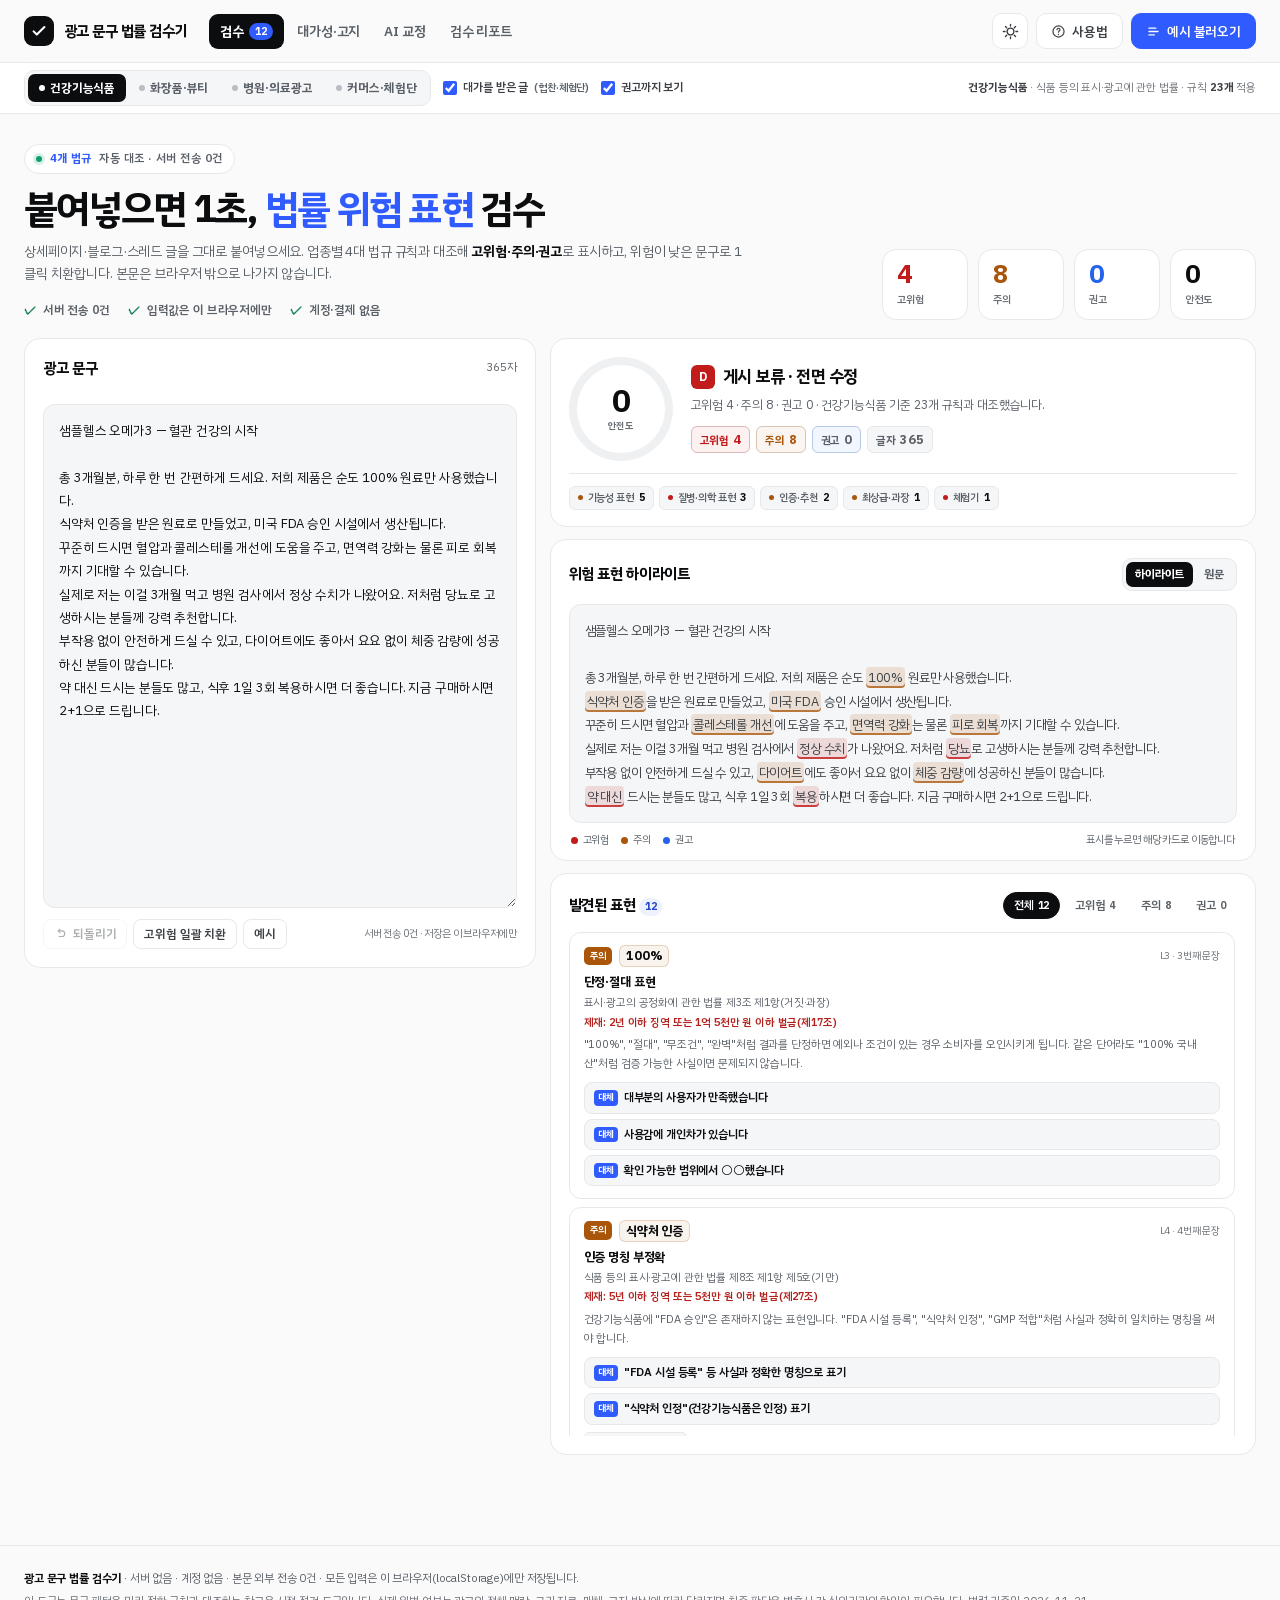
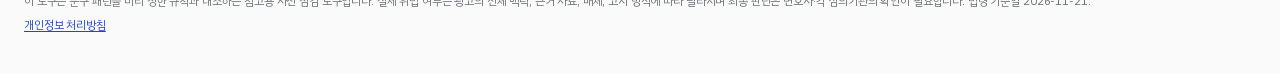
==== commit f46522d1: "Redesign: A안 Crisp Bento SaaS (순백 작업대 · 1px 헤어라인 · 16px 타일 · 코발트 단일 액센트) - styles.css 전면 교체: A안 토큰(#" ====
--- a/index.html
+++ b/index.html
@@ -5,7 +5,7 @@
 <meta name="viewport" content="width=device-width, initial-scale=1, viewport-fit=cover" />
 <title>광고 문구 법률 검수기 — 표시광고법·식품표시광고법·화장품법·의료법 금칙어 1초 점검</title>
 <meta name="description" content="상세페이지·블로그·스레드 글을 붙여넣으면 표시광고법·식품표시광고법·화장품법·의료법상 위험 표현을 고위험·주의·권고로 표시하고 안전한 대체 문구로 1클릭 치환합니다. 대가성(협찬·광고) 문구 자동 점검·삽입, 내 구독 AI 교정 브리지, 클라이언트용 검수 리포트까지. 본문은 서버로 전송되지 않습니다." />
-<meta name="theme-color" content="#ffffff" />
+<meta name="theme-color" content="#FFFFFF" />
 <meta name="color-scheme" content="light dark" />
 <link rel="icon" href="favicon.svg" type="image/svg+xml" />
 <link rel="stylesheet" href="styles.css" />
@@ -17,17 +17,7 @@
   <div class="topbar-inner">
     <a class="brand" href="#" data-action="go-scan" aria-label="광고 문구 법률 검수기 홈">
       <span class="brand-mark" aria-hidden="true">
-        <svg viewBox="0 0 40 40" width="34" height="34">
-          <defs>
-            <linearGradient id="brandGrad" x1="0" y1="0" x2="1" y2="1">
-              <stop offset="0" stop-color="#2d7dfa" /><stop offset="1" stop-color="#123a8c" />
-            </linearGradient>
-          </defs>
-          <rect x="1" y="1" width="38" height="38" rx="11" fill="url(#brandGrad)" />
-          <path d="M20 8.5v3.4M20 28.1v3.4M8.5 20h3.4M28.1 20h3.4" stroke="#fff" stroke-opacity=".55" stroke-width="2" stroke-linecap="round" />
-          <path d="M14 24.6l2.6-5.2 3 3.6 2.8-7.4 3.6 9" fill="none" stroke="#fff" stroke-width="2.2" stroke-linecap="round" stroke-linejoin="round" />
-          <circle cx="20" cy="20" r="13.2" fill="none" stroke="#fff" stroke-opacity=".28" stroke-width="1.4" />
-        </svg>
+        <svg viewBox="0 0 20 20" width="17" height="17"><path d="M4 10.4l3.6 3.6L16 5.6" fill="none" stroke="currentColor" stroke-width="2.3" stroke-linecap="round" stroke-linejoin="round"/></svg>
       </span>
       <span class="brand-text">
         <strong>광고 문구 법률 검수기</strong>
@@ -44,8 +34,8 @@
 
     <div class="top-actions">
       <button type="button" class="icon-btn" data-action="toggle-theme" aria-label="다크 모드로 전환" title="라이트/다크">
-        <svg class="ico-sun" viewBox="0 0 20 20" width="18" height="18" aria-hidden="true"><circle cx="10" cy="10" r="4" fill="none" stroke="currentColor" stroke-width="1.7"/><path d="M10 1.6v2M10 16.4v2M1.6 10h2M16.4 10h2M4.1 4.1l1.4 1.4M14.5 14.5l1.4 1.4M15.9 4.1l-1.4 1.4M5.5 14.5l-1.4 1.4" stroke="currentColor" stroke-width="1.6" stroke-linecap="round"/></svg>
-        <svg class="ico-moon" viewBox="0 0 20 20" width="18" height="18" aria-hidden="true"><path d="M16.5 12.4A7 7 0 0 1 7.6 3.5a7 7 0 1 0 8.9 8.9z" fill="none" stroke="currentColor" stroke-width="1.7" stroke-linejoin="round"/></svg>
+        <svg class="ico-sun" viewBox="0 0 20 20" width="17" height="17" aria-hidden="true"><circle cx="10" cy="10" r="4" fill="none" stroke="currentColor" stroke-width="1.7"/><path d="M10 1.6v2M10 16.4v2M1.6 10h2M16.4 10h2M4.1 4.1l1.4 1.4M14.5 14.5l1.4 1.4M15.9 4.1l-1.4 1.4M5.5 14.5l-1.4 1.4" stroke="currentColor" stroke-width="1.6" stroke-linecap="round"/></svg>
+        <svg class="ico-moon" viewBox="0 0 20 20" width="17" height="17" aria-hidden="true"><path d="M16.5 12.4A7 7 0 0 1 7.6 3.5a7 7 0 1 0 8.9 8.9z" fill="none" stroke="currentColor" stroke-width="1.7" stroke-linejoin="round"/></svg>
       </button>
       <button type="button" class="btn btn-ghost" data-action="open-guide">
         <svg viewBox="0 0 20 20" width="15" height="15" aria-hidden="true"><circle cx="10" cy="10" r="7.4" fill="none" stroke="currentColor" stroke-width="1.6"/><path d="M8 7.6a2 2 0 1 1 3 1.8c-.7.4-1 .9-1 1.6" fill="none" stroke="currentColor" stroke-width="1.6" stroke-linecap="round"/><circle cx="10" cy="14" r=".9" fill="currentColor"/></svg>
@@ -75,8 +65,14 @@
   <section class="view" id="view-scan" role="tabpanel" aria-label="검수">
     <div class="view-head">
       <div class="view-title">
-        <h1>붙여넣으면 1초, 법률 위험 표현 검수</h1>
+        <span class="eyebrow"><i class="live-dot"></i><b>4개 법규</b> 자동 대조 · 서버 전송 0건</span>
+        <h1>붙여넣으면 1초, <em>법률 위험 표현</em> 검수</h1>
         <p class="sub">상세페이지·블로그·스레드 글을 그대로 붙여넣으세요. 업종별 4대 법규 규칙과 대조해 <b>고위험·주의·권고</b>로 표시하고, 위험이 낮은 문구로 1클릭 치환합니다. 본문은 브라우저 밖으로 나가지 않습니다.</p>
+        <div class="trust">
+          <span><b>✓</b> 서버 전송 0건</span>
+          <span><b>✓</b> 입력값은 이 브라우저에만</span>
+          <span><b>✓</b> 계정·결제 없음</span>
+        </div>
       </div>
       <div class="summary" id="scanSummary"></div>
     </div>
@@ -105,7 +101,7 @@
       <div class="result-col">
         <div class="panel score-panel">
           <div class="score-main">
-            <div class="gauge" id="gauge" style="--p:100;--gc:#16a34a">
+            <div class="gauge" id="gauge" style="--p:100;--gc:#0B7A55">
               <div class="gauge-inner">
                 <b id="safetyNum">100</b>
                 <span>안전도</span>
@@ -161,7 +157,8 @@
   <section class="view" id="view-disclosure" role="tabpanel" aria-label="대가성·고지" hidden>
     <div class="view-head">
       <div class="view-title">
-        <h1>대가성 표시 · 필수 고지</h1>
+        <span class="eyebrow"><b>공정위</b> 추천·보증 심사지침 · 2026.6.1 시행</span>
+        <h1>대가성 표시 · <em>필수 고지</em></h1>
         <p class="sub">공정위 「추천·보증 등에 관한 표시·광고 심사지침」(2026.6.1 시행)은 대가를 받은 후기의 <b>경제적 이해관계</b>를 제목이나 첫 부분에 표시하도록 합니다. 받은 내용을 고르면 문구가 만들어지고, 본문 맨 앞에 바로 넣을 수 있습니다.</p>
       </div>
       <div class="summary" id="discSummary"></div>
@@ -227,7 +224,8 @@
   <section class="view" id="view-bridge" role="tabpanel" aria-label="AI 교정" hidden>
     <div class="view-head">
       <div class="view-title">
-        <h1>내 구독 AI로 안전하게 고치기</h1>
+        <span class="eyebrow"><b>내 구독 AI</b>로 고치고 · 다시 검수</span>
+        <h1>내 구독 AI로 <em>안전하게</em> 고치기</h1>
         <p class="sub">걸린 문장과 업종 규칙, 대가성 상태를 하나의 프롬프트로 묶습니다. 프롬프트를 복사하고 평소 쓰는 AI에 붙여넣으면, 사실을 새로 만들지 않는 선에서 문구를 고쳐 줍니다. 고친 글을 아래에 붙여넣으면 다시 검수합니다.</p>
       </div>
       <div class="summary" id="bridgeSummary"></div>
@@ -283,7 +281,8 @@
   <section class="view" id="view-report" role="tabpanel" aria-label="검수 리포트" hidden>
     <div class="view-head">
       <div class="view-title">
-        <h1>클라이언트용 검수 리포트</h1>
+        <span class="eyebrow"><b>1장 요약</b> · 클라이언트 전달용</span>
+        <h1>클라이언트용 <em>검수 리포트</em></h1>
         <p class="sub">같은 검수 결과로 1장짜리 사전 점검 리포트를 만듭니다. 광고주·클라이언트에게 "사전 검수했고, 남은 위험은 이것"이라고 설명할 때 쓰세요. 근거와 제재, 권장 문구, 필수 고지 상태가 함께 들어갑니다.</p>
       </div>
       <div class="summary" id="reportSummary"></div>
@@ -308,6 +307,7 @@
       <div class="prompt-actions">
         <button type="button" class="btn btn-primary btn-sm" data-action="copy-report">리포트 복사</button>
         <button type="button" class="btn btn-ghost btn-sm" data-action="download-report">.txt 저장</button>
+        <button type="button" class="btn btn-ghost btn-sm" data-action="download-csv">.csv 저장</button>
         <button type="button" class="btn btn-ghost btn-sm" data-action="print-report">인쇄 / PDF</button>
         <span class="muted" id="reportChars"></span>
       </div>
--- a/styles.css
+++ b/styles.css
@@ -1,7 +1,10 @@
 /* ============================================================
    광고 문구 법률 검수기 · styles.css
-   같은 패밀리 룩: IBM Plex Sans KR, 라이트/다크, 빌드 없는 정적 CSS.
-   색은 [data-theme]로만 바뀐다. 법률 도구라 팔레트는 남색 계열.
+   디자인 시스템: A — Crisp Bento SaaS
+   순백 작업대(#FFFFFF) · 배경 #FAFAFA · 1px 헤어라인 #E7E8EA
+   16px 타일 라운드 · 잉크 #0C0D0F · 코발트 #2F5BFF 단일 액센트
+   산세리프 800 헤드라인 · 본문 대비 4.5:1 이상
+   빌드 없는 정적 CSS. 색은 [data-theme]로만 바뀐다.
    ============================================================ */
 
 @font-face {
@@ -22,88 +25,102 @@
 
 :root {
   --font: 'PlexKR', -apple-system, BlinkMacSystemFont, 'Segoe UI', 'Apple SD Gothic Neo', 'Malgun Gothic', sans-serif;
-  --bg: #f3f5f9;
-  --bg-grad: radial-gradient(1100px 480px at 12% -10%, #e2ecff 0%, rgba(226, 236, 255, 0) 62%),
-             radial-gradient(1000px 440px at 96% -18%, #f0e9ff 0%, rgba(240, 233, 255, 0) 60%);
-  --surface: #ffffff;
-  --surface-2: #fafbfd;
-  --surface-3: #eef1f6;
-  --line: #e4e8f0;
-  --line-strong: #d2d9e6;
-  --ink: #0d1117;
-  --ink-2: #39414f;
-  --ink-3: #68717f;
-  --ink-4: #98a0ad;
-  --brand: #1d4ed8;
-  --brand-2: #2457e6;
-  --brand-soft: #eef3ff;
-  --accent: #7c3aed;
-  --teal: #0f9488;
-  --ok: #15803d;
-  --warn: #b45309;
-  --danger: #b91c1c;
-  --high: #dc2626;
-  --mid: #d97706;
-  --low: #2563eb;
-  --shadow-1: 0 1px 2px rgba(13, 17, 23, .05), 0 1px 3px rgba(13, 17, 23, .04);
-  --shadow-2: 0 10px 30px -14px rgba(13, 17, 23, .26), 0 2px 8px rgba(13, 17, 23, .04);
-  --shadow-3: 0 30px 80px -30px rgba(13, 17, 23, .45);
-  --r-sm: 9px;
-  --r-md: 13px;
-  --r-lg: 18px;
-  --r-xl: 22px;
-  --maxw: 1420px;
-  --topbar-h: 66px;
+  --mono: ui-monospace, SFMono-Regular, Menlo, Consolas, monospace;
+
+  /* surfaces */
+  --bg: #FAFAFA;
+  --surface: #FFFFFF;
+  --surface-2: #F5F6F7;
+  --surface-3: #EEF0F2;
+  --line: #E7E8EA;
+  --line-strong: #D7D9DD;
+
+  /* ink */
+  --ink: #0C0D0F;
+  --ink-2: #3C4045;
+  --ink-3: #5A6067;
+  --ink-4: #6B7076;
+
+  /* single accent */
+  --brand: #2F5BFF;
+  --brand-2: #2445C9;
+  --brand-fill: #2F5BFF;
+  --brand-soft: #EEF2FF;
+  --accent: #2F5BFF;
+
+  /* semantic (data meaning, not decoration) — all pass 4.5:1 as text */
+  --ok: #0B7A55;
+  --warn: #A9550A;
+  --danger: #B4211C;
+  --high: #C21B1B;
+  --mid: #A9550A;
+  --low: #2563EB;
+  --teal: #0B7A55;
+
+  --shadow-1: 0 1px 2px rgba(12, 13, 15, .04);
+  --shadow-2: 0 12px 28px -20px rgba(12, 13, 15, .35);
+  --shadow-3: 0 30px 80px -30px rgba(12, 13, 15, .45);
+
+  --r-sm: 8px;
+  --r-md: 12px;
+  --r-lg: 16px;
+  --r-xl: 20px;
+  --maxw: 1380px;
+  --topbar-h: 62px;
+  --ibar-h: 46px;
 }
 
 [data-theme="dark"] {
-  --bg: #070a10;
-  --bg-grad: radial-gradient(1100px 500px at 10% -12%, rgba(45, 96, 220, .20) 0%, rgba(45, 96, 220, 0) 62%),
-             radial-gradient(1000px 460px at 94% -18%, rgba(124, 58, 237, .16) 0%, rgba(124, 58, 237, 0) 60%);
-  --surface: #101520;
-  --surface-2: #141a26;
-  --surface-3: #1a2130;
-  --line: #212a3a;
-  --line-strong: #2c374a;
-  --ink: #f2f5fa;
-  --ink-2: #c5cddb;
-  --ink-3: #8b95a7;
-  --ink-4: #5f6a7d;
-  --brand: #6f9bff;
-  --brand-2: #4f83ff;
-  --brand-soft: rgba(111, 155, 255, .13);
-  --teal: #2dd4bf;
-  --ok: #34d399;
-  --warn: #fbbf24;
-  --danger: #f87171;
-  --high: #f87171;
-  --mid: #fbbf24;
-  --low: #60a5fa;
-  --shadow-1: 0 1px 2px rgba(0, 0, 0, .4);
-  --shadow-2: 0 16px 40px -20px rgba(0, 0, 0, .9), 0 2px 10px rgba(0, 0, 0, .3);
+  --bg: #0A0B0D;
+  --surface: #121316;
+  --surface-2: #17181C;
+  --surface-3: #1E2025;
+  --line: #24262B;
+  --line-strong: #34373E;
+
+  --ink: #F4F5F7;
+  --ink-2: #C7CBD2;
+  --ink-3: #A6ACB5;
+  --ink-4: #9AA0A9;
+
+  --brand: #8AA4FF;
+  --brand-2: #5B7BFF;
+  --brand-fill: #2F5BFF;
+  --brand-soft: rgba(47, 91, 255, .18);
+  --accent: #8AA4FF;
+
+  --ok: #3ED9A0;
+  --warn: #F7BE6A;
+  --danger: #FF9A94;
+  --high: #FF8F88;
+  --mid: #F7BE6A;
+  --low: #94B7FF;
+  --teal: #3ED9A0;
+
+  --shadow-1: 0 1px 2px rgba(0, 0, 0, .45);
+  --shadow-2: 0 16px 40px -22px rgba(0, 0, 0, .9);
   --shadow-3: 0 40px 100px -40px #000;
 }
 
 * { box-sizing: border-box; }
 [hidden] { display: none !important; }
-html { -webkit-text-size-adjust: 100%; scroll-padding-top: 140px; }
+html { -webkit-text-size-adjust: 100%; scroll-padding-top: calc(var(--topbar-h) + var(--ibar-h) + 16px); }
 body {
   margin: 0;
   font-family: var(--font);
   background: var(--bg);
-  background-image: var(--bg-grad);
-  background-attachment: fixed;
   color: var(--ink);
   font-size: 14px;
-  line-height: 1.5;
+  line-height: 1.55;
+  letter-spacing: -0.01em;
   -webkit-font-smoothing: antialiased;
   text-rendering: optimizeLegibility;
 }
-h1, h2, h3, h4 { margin: 0; font-weight: 700; letter-spacing: -.01em; }
+h1, h2, h3, h4 { margin: 0; font-weight: 700; letter-spacing: -0.02em; }
 p { margin: 0; }
 a { color: inherit; text-decoration: none; }
-button, input, select, textarea { font-family: inherit; }
-::selection { background: rgba(29, 78, 216, .18); }
+button, input, select, textarea { font-family: inherit; letter-spacing: inherit; }
+::selection { background: rgba(47, 91, 255, .18); }
 
 .sr-only {
   position: absolute; width: 1px; height: 1px; padding: 0; margin: -1px;
@@ -119,191 +136,238 @@
 .muted { color: var(--ink-3); }
 .num { text-align: right; font-variant-numeric: tabular-nums; }
 
-/* ── 상단 바 ─────────────────────────────────────── */
+/* ── 상단 바 · A안 필 내비게이션 ─────────────────── */
 .topbar {
   position: sticky; top: 0; z-index: 40;
-  background: color-mix(in srgb, var(--bg) 84%, transparent);
-  backdrop-filter: saturate(160%) blur(14px);
-  -webkit-backdrop-filter: saturate(160%) blur(14px);
+  background: color-mix(in srgb, var(--bg) 86%, transparent);
+  backdrop-filter: blur(14px) saturate(1.2);
+  -webkit-backdrop-filter: blur(14px) saturate(1.2);
   border-bottom: 1px solid var(--line);
 }
 .topbar-inner {
-  max-width: var(--maxw); margin: 0 auto; padding: 10px 20px;
-  display: flex; align-items: center; gap: 14px; min-height: var(--topbar-h);
-}
-.brand { display: flex; align-items: center; gap: 10px; flex: none; }
-.brand-mark { display: flex; filter: drop-shadow(0 4px 10px rgba(29, 78, 216, .3)); }
-.brand-text { display: flex; flex-direction: column; line-height: 1.1; }
-.brand-text strong { font-size: 16px; letter-spacing: -.03em; }
-.brand-text small { font-size: 8.5px; letter-spacing: .15em; color: var(--ink-4); font-weight: 600; margin-top: 3px; }
+  max-width: var(--maxw); margin: 0 auto; padding: 0 24px;
+  display: flex; align-items: center; gap: 22px; min-height: var(--topbar-h);
+}
+.brand { display: flex; align-items: center; gap: 10px; flex: none; border-radius: 10px; }
+.brand-mark {
+  width: 30px; height: 30px; border-radius: 9px;
+  background: var(--ink); color: var(--surface);
+  display: grid; place-items: center; flex: none;
+  font-size: 14px; font-weight: 800; letter-spacing: -0.05em;
+}
+[data-theme="dark"] .brand-mark { background: #F4F5F7; color: #0C0D0F; }
+.brand-mark svg { width: 18px; height: 18px; display: block; }
+.brand-text { display: flex; flex-direction: column; line-height: 1.12; min-width: 0; }
+.brand-text strong { font-size: 15px; font-weight: 800; letter-spacing: -0.035em; white-space: nowrap; }
+.brand-text small { font-size: 8.5px; letter-spacing: .14em; color: var(--ink-4); font-weight: 600; margin-top: 3px; white-space: nowrap; }
 
 .tabs { display: flex; gap: 2px; flex: 1 1 auto; min-width: 0; overflow-x: auto; scrollbar-width: none; }
 .tabs::-webkit-scrollbar { display: none; }
 .tab {
   position: relative; border: 0; background: transparent; color: var(--ink-3);
-  font-size: 13.5px; font-weight: 500; padding: 8px 12px; border-radius: 10px;
+  font-size: 13.5px; font-weight: 600; padding: 7px 11px; border-radius: 9px;
   cursor: pointer; white-space: nowrap; display: inline-flex; align-items: center; gap: 6px;
   transition: color .15s, background .15s;
 }
-.tab:hover { color: var(--ink); background: var(--surface-3); }
-.tab.is-active { color: var(--ink); font-weight: 700; background: var(--surface); box-shadow: var(--shadow-1), inset 0 0 0 1px var(--line); }
+.tab:hover { color: var(--ink); background: var(--surface-2); }
+.tab.is-active { color: var(--surface); background: var(--ink); font-weight: 700; }
+[data-theme="dark"] .tab.is-active { color: #0C0D0F; background: #F4F5F7; }
 .tab-count {
-  background: var(--high); color: #fff; border-radius: 999px;
-  font-size: 10px; font-weight: 700; padding: 1px 6px; min-width: 18px; text-align: center;
+  background: var(--brand-fill); color: #fff; border-radius: 999px;
+  font-size: 10px; font-weight: 800; padding: 1px 6px; min-width: 18px; text-align: center;
   font-variant-numeric: tabular-nums;
 }
+.tab.is-active .tab-count { background: var(--brand-fill); color: #fff; }
 .top-actions { display: flex; align-items: center; gap: 8px; flex: none; }
 .icon-btn {
-  width: 38px; height: 38px; display: grid; place-items: center; flex: none;
-  border: 1px solid var(--line); border-radius: 11px; background: var(--surface);
-  color: var(--ink-2); cursor: pointer; transition: background .15s, color .15s;
-}
-.icon-btn:hover { background: var(--surface-3); color: var(--ink); }
+  width: 36px; height: 36px; display: grid; place-items: center; flex: none;
+  border: 1px solid var(--line); border-radius: 10px; background: var(--surface);
+  color: var(--ink-2); cursor: pointer; transition: background .15s, color .15s, border-color .15s;
+}
+.icon-btn:hover { background: var(--surface-2); color: var(--ink); border-color: var(--line-strong); }
 [data-theme="light"] .ico-moon { display: none; }
 [data-theme="dark"] .ico-sun { display: none; }
 
+/* ── 버튼 ───────────────────────────────────────── */
 .btn {
   display: inline-flex; align-items: center; gap: 6px; justify-content: center;
   border: 1px solid transparent; background: var(--surface-3); color: var(--ink);
-  height: 38px; padding: 0 13px; border-radius: 11px; font-size: 13px; font-weight: 600;
-  cursor: pointer; white-space: nowrap; transition: transform .12s, filter .15s, background .15s;
-}
-.btn:hover { filter: brightness(.97); }
+  height: 36px; padding: 0 14px; border-radius: 10px; font-size: 13px; font-weight: 600;
+  cursor: pointer; white-space: nowrap;
+  transition: background .15s, border-color .15s, color .15s, transform .12s;
+}
+.btn:hover { filter: brightness(.98); }
 .btn:active { transform: translateY(1px); }
-.btn-primary {
-  background: linear-gradient(135deg, var(--brand-2), var(--brand));
-  color: #fff; box-shadow: 0 6px 16px -8px rgba(29, 78, 216, .7);
-}
+.btn-primary { background: var(--brand-fill); border-color: var(--brand-fill); color: #fff; }
+.btn-primary:hover { background: var(--brand-2); border-color: var(--brand-2); filter: none; }
 .btn-ghost { background: var(--surface); border-color: var(--line); color: var(--ink-2); }
-.btn-ghost:hover { background: var(--surface-3); }
+.btn-ghost:hover { background: var(--surface-2); border-color: var(--line-strong); color: var(--ink); filter: none; }
 .btn.danger { color: var(--danger); border-color: color-mix(in srgb, var(--danger) 35%, var(--line)); }
-.btn:disabled { opacity: .45; cursor: not-allowed; }
-.btn:disabled:hover { filter: none; }
-.btn-sm { height: 30px; padding: 0 9px; font-size: 12px; border-radius: 8px; }
+.btn:disabled { opacity: .42; cursor: not-allowed; }
+.btn:disabled:hover { filter: none; background: var(--surface); border-color: var(--line); color: var(--ink-2); }
+.btn-sm { height: 30px; padding: 0 10px; font-size: 12px; border-radius: 8px; }
 
 /* ── 업종 바 ─────────────────────────────────────── */
 .industry-bar {
   border-bottom: 1px solid var(--line);
-  background: color-mix(in srgb, var(--surface) 64%, transparent);
+  background: color-mix(in srgb, var(--surface) 88%, transparent);
   position: sticky; top: var(--topbar-h); z-index: 30;
   backdrop-filter: blur(10px); -webkit-backdrop-filter: blur(10px);
 }
 .ib-inner {
-  max-width: var(--maxw); margin: 0 auto; padding: 7px 20px;
-  display: flex; align-items: center; gap: 12px; flex-wrap: wrap;
-}
-.seg { display: inline-flex; background: var(--surface-3); padding: 3px; border-radius: 10px; gap: 2px; flex: none; }
+  max-width: var(--maxw); margin: 0 auto; padding: 7px 24px;
+  display: flex; align-items: center; gap: 12px; flex-wrap: wrap; min-height: var(--ibar-h);
+}
+.seg { display: inline-flex; background: var(--surface-2); padding: 3px; border-radius: 10px; gap: 2px; flex: none; border: 1px solid var(--line); }
 .seg button {
   border: 0; background: transparent; border-radius: 7px; padding: 5px 11px;
   font-size: 12px; font-weight: 700; color: var(--ink-3); cursor: pointer;
   display: inline-flex; align-items: center; gap: 5px; white-space: nowrap;
-}
-.seg button.is-on { background: var(--surface); color: var(--ink); box-shadow: var(--shadow-1); }
+  transition: background .15s, color .15s;
+}
+.seg button:hover { color: var(--ink); }
+.seg button.is-on { background: var(--ink); color: var(--surface); }
+[data-theme="dark"] .seg button.is-on { background: #F4F5F7; color: #0C0D0F; }
+.seg.mini { background: var(--surface-2); }
 .seg.mini button { padding: 4px 9px; font-size: 11.5px; }
 .industry-seg { overflow-x: auto; scrollbar-width: none; max-width: 100%; }
 .industry-seg::-webkit-scrollbar { display: none; }
-.ind-dot { width: 7px; height: 7px; border-radius: 50%; background: var(--c, var(--ink-4)); flex: none; }
+.ind-dot { width: 6px; height: 6px; border-radius: 50%; background: #B9BEC6; flex: none; }
+.seg button.is-on .ind-dot { background: currentColor; }
 .ib-opts { display: flex; align-items: center; gap: 12px; flex-wrap: wrap; }
-.ib-meta { margin-left: auto; font-size: 11px; color: var(--ink-4); text-align: right; }
-.ib-meta b { color: var(--ink-2); }
-.check { display: inline-flex; align-items: center; gap: 6px; font-size: 11.5px; color: var(--ink-2); cursor: pointer; }
+.ib-meta { margin-left: auto; font-size: 11px; color: var(--ink-4); text-align: right; line-height: 1.4; }
+.ib-meta b { color: var(--ink-2); font-weight: 700; }
+.check { display: inline-flex; align-items: center; gap: 6px; font-size: 11.5px; color: var(--ink-2); cursor: pointer; font-weight: 500; }
 .check input { width: 14px; height: 14px; accent-color: var(--brand); margin: 0; }
 .check .muted { font-size: 10.5px; }
 
 /* ── 레이아웃 ────────────────────────────────────── */
-main { max-width: var(--maxw); margin: 0 auto; padding: 20px 20px 56px; }
+main { max-width: var(--maxw); margin: 0 auto; padding: 30px 24px 64px; }
+
+/* A안 히어로 — 아이브로우 필 + 800 헤드라인 */
 .view-head {
-  display: flex; align-items: flex-end; justify-content: space-between; gap: 18px;
-  margin-bottom: 14px; flex-wrap: wrap;
-}
-.view-title h1 { font-size: 23px; letter-spacing: -.035em; }
-.view-title .sub { color: var(--ink-3); font-size: 12.8px; margin-top: 5px; max-width: 780px; line-height: 1.62; }
-.view-title .sub b { color: var(--ink-2); }
-.summary { display: flex; gap: 8px; flex-wrap: wrap; }
+  display: flex; align-items: flex-end; justify-content: space-between; gap: 24px;
+  margin-bottom: 18px; flex-wrap: wrap;
+}
+.view-title { min-width: 0; flex: 1 1 520px; }
+.eyebrow {
+  display: inline-flex; align-items: center; gap: 8px;
+  font-size: 11.5px; font-weight: 600; letter-spacing: .04em;
+  color: var(--ink-3); background: var(--surface); border: 1px solid var(--line);
+  padding: 5px 11px; border-radius: 999px; margin-bottom: 14px;
+}
+.eyebrow b { color: var(--brand); font-weight: 800; letter-spacing: .02em; }
+.eyebrow .live-dot {
+  width: 6px; height: 6px; border-radius: 50%; background: #0E9F6E;
+  box-shadow: 0 0 0 3px rgba(14, 159, 110, .16); flex: none;
+}
+.view-title h1 {
+  font-size: clamp(26px, 3vw, 40px); line-height: 1.12; letter-spacing: -.045em;
+  font-weight: 800; color: var(--ink); text-wrap: balance;
+}
+.view-title h1 em { font-style: normal; color: var(--brand); }
+.view-title .sub {
+  color: var(--ink-3); font-size: 13.5px; margin-top: 10px; max-width: 720px; line-height: 1.68;
+}
+.view-title .sub b { color: var(--ink); font-weight: 700; }
+
+/* A안 신뢰 줄 */
+.trust { display: flex; gap: 18px; flex-wrap: wrap; margin-top: 14px; font-size: 12px; color: var(--ink-3); font-weight: 500; }
+.trust span { display: inline-flex; align-items: center; gap: 6px; }
+.trust b { color: var(--ok); font-weight: 800; font-size: 12.5px; }
+
+/* A안 지표 카드 스트립 */
+.summary { display: flex; gap: 10px; flex-wrap: wrap; }
 .stat {
-  background: var(--surface); border: 1px solid var(--line); border-radius: 12px;
-  padding: 7px 11px; min-width: 74px; box-shadow: var(--shadow-1);
-}
-.stat b { display: block; font-size: 16px; letter-spacing: -.02em; line-height: 1.2; font-variant-numeric: tabular-nums; }
-.stat span { font-size: 10.5px; color: var(--ink-4); font-weight: 600; }
+  background: var(--surface); border: 1px solid var(--line); border-radius: 14px;
+  padding: 10px 14px; min-width: 86px; box-shadow: none;
+}
+.stat b {
+  display: block; font-size: 26px; font-weight: 800; letter-spacing: -.04em;
+  line-height: 1.15; font-variant-numeric: tabular-nums; color: var(--ink);
+}
+.stat span { display: block; margin-top: 2px; font-size: 10.5px; color: var(--ink-4); font-weight: 600; letter-spacing: .01em; }
 .stat.hot b { color: var(--high); }
 .stat.warn b { color: var(--mid); }
 .stat.info b { color: var(--low); }
 .stat.ok b { color: var(--ok); }
 
+/* A안 타일 */
 .panel {
   background: var(--surface); border: 1px solid var(--line); border-radius: var(--r-lg);
-  padding: 15px 16px; box-shadow: var(--shadow-1); min-width: 0;
-}
-.panel-head { display: flex; align-items: center; justify-content: space-between; gap: 10px; margin-bottom: 11px; flex-wrap: wrap; }
-.panel-head h2 { font-size: 14px; }
+  padding: 18px 18px; min-width: 0;
+  transition: border-color .15s, box-shadow .15s;
+}
+.panel-head { display: flex; align-items: center; justify-content: space-between; gap: 10px; margin-bottom: 13px; flex-wrap: wrap; }
+.panel-head h2 { font-size: 15px; font-weight: 700; letter-spacing: -.025em; }
 .panel-head .muted { font-size: 11.5px; }
 
 /* ── 검수 화면 ───────────────────────────────────── */
 .scan-grid {
-  display: grid; grid-template-columns: minmax(320px, .82fr) minmax(0, 1.18fr);
+  display: grid; grid-template-columns: minmax(320px, .84fr) minmax(0, 1.16fr);
   gap: 14px; align-items: start;
 }
-.input-panel { display: flex; flex-direction: column; gap: 9px; position: sticky; top: 132px; }
+.input-panel { display: flex; flex-direction: column; gap: 11px; position: sticky; top: calc(var(--topbar-h) + var(--ibar-h) + 14px); }
 #adText {
-  width: 100%; min-height: 460px; height: min(58vh, 620px); resize: vertical;
+  width: 100%; min-height: 440px; height: min(56vh, 600px); resize: vertical;
   border: 1px solid var(--line); border-radius: 12px; background: var(--surface-2);
-  color: var(--ink); font-size: 13px; line-height: 1.78; padding: 13px 14px;
+  color: var(--ink); font-size: 13px; line-height: 1.8; padding: 14px 15px;
   font-family: var(--font);
+  transition: border-color .15s, box-shadow .15s, background .15s;
 }
 #adText:focus {
-  outline: none; border-color: color-mix(in srgb, var(--brand) 55%, var(--line));
-  box-shadow: 0 0 0 3px color-mix(in srgb, var(--brand) 12%, transparent); background: var(--surface);
+  outline: none; border-color: var(--brand);
+  box-shadow: 0 0 0 3px rgba(47, 91, 255, .14); background: var(--surface);
 }
 #adText::placeholder { color: var(--ink-4); }
 .input-foot { display: flex; align-items: center; gap: 8px; flex-wrap: wrap; }
-.undo-group { display: flex; gap: 6px; }
+.undo-group { display: flex; gap: 6px; flex-wrap: wrap; }
 .input-note { font-size: 10.5px; color: var(--ink-4); margin-left: auto; }
 
 .result-col { display: flex; flex-direction: column; gap: 12px; min-width: 0; }
 
-/* 안전도 */
-.score-panel { padding: 14px 16px; }
-.score-main { display: flex; align-items: center; gap: 16px; flex-wrap: wrap; }
+/* 안전도 타일 */
+.score-panel { padding: 18px 18px 16px; }
+.score-main { display: flex; align-items: center; gap: 18px; flex-wrap: wrap; }
 .gauge {
   width: 104px; height: 104px; border-radius: 50%; flex: none; position: relative;
-  background: conic-gradient(var(--gc) calc(var(--p) * 3.6deg), var(--surface-3) 0);
+  background: conic-gradient(var(--gc, var(--ok)) calc(var(--p) * 3.6deg), var(--surface-3) 0);
   display: grid; place-items: center;
   transition: background .3s ease;
 }
-.gauge::after { content: ''; position: absolute; inset: 9px; border-radius: 50%; background: var(--surface); }
+.gauge::after { content: ''; position: absolute; inset: 8px; border-radius: 50%; background: var(--surface); }
 .gauge-inner { position: relative; z-index: 1; text-align: center; line-height: 1; }
-.gauge-inner b { display: block; font-size: 30px; font-weight: 800; letter-spacing: -.05em; font-variant-numeric: tabular-nums; }
-.gauge-inner span { display: block; font-size: 9.5px; font-weight: 700; color: var(--ink-4); margin-top: 4px; letter-spacing: .02em; }
+.gauge-inner b { display: block; font-size: 32px; font-weight: 800; letter-spacing: -.055em; font-variant-numeric: tabular-nums; }
+.gauge-inner span { display: block; font-size: 9.5px; font-weight: 700; color: var(--ink-4); margin-top: 5px; letter-spacing: .04em; }
 .score-text { min-width: 0; flex: 1 1 240px; }
-.score-top { display: flex; align-items: center; gap: 8px; flex-wrap: wrap; margin-bottom: 5px; }
-.score-top strong { font-size: 15px; letter-spacing: -.02em; }
-.score-sub { font-size: 12px; color: var(--ink-3); line-height: 1.55; }
+.score-top { display: flex; align-items: center; gap: 8px; flex-wrap: wrap; margin-bottom: 6px; }
+.score-top strong { font-size: 17px; letter-spacing: -.03em; font-weight: 800; }
+.score-sub { font-size: 12.3px; color: var(--ink-3); line-height: 1.62; }
 .badge {
   display: inline-flex; align-items: center; justify-content: center;
-  height: 22px; min-width: 22px; padding: 0 7px; border-radius: 7px;
-  font-size: 11px; font-weight: 800; letter-spacing: -.01em; color: #fff; white-space: nowrap;
-}
-.badge.grade.a { background: linear-gradient(135deg, #34d399, #0b8a5e); }
-.badge.grade.b { background: linear-gradient(135deg, #60a5fa, #2563eb); }
-.badge.grade.c { background: linear-gradient(135deg, #fbbf24, #d97706); }
-.badge.grade.d { background: linear-gradient(135deg, #fb3b5c, #c81e4f); }
-.sev-chips { display: flex; gap: 6px; flex-wrap: wrap; margin-top: 9px; }
+  height: 24px; min-width: 24px; padding: 0 7px; border-radius: 6px;
+  font-size: 12px; font-weight: 800; letter-spacing: -.01em; color: #fff; white-space: nowrap;
+}
+.badge.grade.a { background: #0B7A55; }
+.badge.grade.b { background: #1F4FD8; }
+.badge.grade.c { background: #A9550A; }
+.badge.grade.d { background: #C21B1B; }
+.sev-chips { display: flex; gap: 6px; flex-wrap: wrap; margin-top: 10px; }
 .sev-chip {
   display: inline-flex; align-items: baseline; gap: 4px; font-size: 11px; font-weight: 700;
-  border-radius: 8px; padding: 3px 8px; background: var(--surface-2); border: 1px solid var(--line);
+  border-radius: 6px; padding: 3px 8px; background: var(--surface-2); border: 1px solid var(--line);
   color: var(--ink-2);
 }
 .sev-chip b { font-size: 12.5px; font-weight: 800; font-variant-numeric: tabular-nums; }
-.sev-chip.high { color: var(--high); border-color: color-mix(in srgb, var(--high) 28%, var(--line)); background: color-mix(in srgb, var(--high) 7%, transparent); }
-.sev-chip.warn { color: var(--mid); border-color: color-mix(in srgb, var(--mid) 30%, var(--line)); background: color-mix(in srgb, var(--mid) 8%, transparent); }
-.sev-chip.info { color: var(--low); border-color: color-mix(in srgb, var(--low) 28%, var(--line)); background: color-mix(in srgb, var(--low) 7%, transparent); }
-.sev-chip.zero { color: var(--ink-4); }
-.group-chips { display: flex; gap: 5px; flex-wrap: wrap; margin-top: 11px; padding-top: 10px; border-top: 1px dashed var(--line); }
+.sev-chip.high { color: var(--high); border-color: color-mix(in srgb, var(--high) 24%, var(--line)); background: color-mix(in srgb, var(--high) 6%, var(--surface)); }
+.sev-chip.warn { color: var(--mid); border-color: color-mix(in srgb, var(--mid) 24%, var(--line)); background: color-mix(in srgb, var(--mid) 6%, var(--surface)); }
+.sev-chip.info { color: var(--low); border-color: color-mix(in srgb, var(--low) 24%, var(--line)); background: color-mix(in srgb, var(--low) 6%, var(--surface)); }
+.sev-chip.zero { color: var(--ink-3); }
+.group-chips { display: flex; gap: 5px; flex-wrap: wrap; margin-top: 12px; padding-top: 12px; border-top: 1px solid var(--line); }
 .group-chip {
   font-size: 10.5px; font-weight: 600; color: var(--ink-3); background: var(--surface-2);
-  border: 1px solid var(--line); border-radius: 7px; padding: 2px 7px;
-  display: inline-flex; align-items: center; gap: 4px;
+  border: 1px solid var(--line); border-radius: 6px; padding: 3px 8px;
+  display: inline-flex; align-items: center; gap: 5px;
 }
 .group-chip b { color: var(--ink); font-variant-numeric: tabular-nums; }
 .group-chip .dot { width: 5px; height: 5px; }
@@ -312,239 +376,248 @@
 .hl-panel { padding-bottom: 0; }
 .hl-body {
   max-height: 300px; overflow: auto; background: var(--surface-2);
-  border: 1px solid var(--line); border-radius: 11px; padding: 13px 14px;
+  border: 1px solid var(--line); border-radius: 12px; padding: 14px 15px;
   font-size: 12.8px; line-height: 1.85; color: var(--ink-2);
   white-space: pre-wrap; word-break: break-word; overflow-wrap: anywhere;
 }
-.hl-empty { color: var(--ink-4); font-size: 12px; }
+.hl-empty { color: var(--ink-3); font-size: 12px; }
 .hl {
-  padding: 1px 2px; border-radius: 4px; cursor: pointer;
+  padding: 1px 2px; border-radius: 4px; cursor: pointer; color: inherit;
   box-decoration-break: clone; -webkit-box-decoration-break: clone;
   transition: filter .12s;
 }
-.hl:hover { filter: brightness(.94); }
-.hl.sev-high { background: rgba(220, 38, 38, .16); box-shadow: inset 0 -2px 0 rgba(220, 38, 38, .75); }
-.hl.sev-warn { background: rgba(217, 119, 6, .17); box-shadow: inset 0 -2px 0 rgba(217, 119, 6, .7); }
-.hl.sev-info { background: rgba(37, 99, 235, .13); box-shadow: inset 0 -2px 0 rgba(37, 99, 235, .55); }
-[data-theme="dark"] .hl.sev-high { background: rgba(248, 113, 113, .2); }
-[data-theme="dark"] .hl.sev-warn { background: rgba(251, 191, 36, .2); }
-[data-theme="dark"] .hl.sev-info { background: rgba(96, 165, 250, .2); }
+.hl:hover { filter: brightness(.95); }
+.hl.sev-high { background: rgba(194, 27, 27, .13); box-shadow: inset 0 -2px 0 rgba(194, 27, 27, .8); }
+.hl.sev-warn { background: rgba(169, 85, 10, .14); box-shadow: inset 0 -2px 0 rgba(169, 85, 10, .75); }
+.hl.sev-info { background: rgba(37, 99, 235, .11); box-shadow: inset 0 -2px 0 rgba(37, 99, 235, .6); }
+[data-theme="dark"] .hl.sev-high { background: rgba(255, 143, 136, .18); }
+[data-theme="dark"] .hl.sev-warn { background: rgba(247, 190, 106, .18); }
+[data-theme="dark"] .hl.sev-info { background: rgba(148, 183, 255, .18); }
 [data-theme="dark"] .f-sev,
-[data-theme="dark"] .check-icon { color: #0b0d12; }
+[data-theme="dark"] .check-icon { color: #0C0D0F; }
 .hl.is-focus { outline: 2px solid var(--brand); outline-offset: 1px; }
 .hl-legend {
   display: flex; align-items: center; gap: 12px; flex-wrap: wrap;
-  padding: 8px 2px 10px; font-size: 10.5px; color: var(--ink-3);
-}
-.hl-legend span { display: inline-flex; align-items: center; gap: 4px; }
+  padding: 9px 2px 12px; font-size: 10.5px; color: var(--ink-3);
+}
+.hl-legend span { display: inline-flex; align-items: center; gap: 5px; }
 .hl-legend .muted { margin-left: auto; }
 .dot { width: 7px; height: 7px; border-radius: 50%; display: inline-block; flex: none; }
 .dot.high { background: var(--high); }
 .dot.warn { background: var(--mid); }
 .dot.info { background: var(--low); }
 
-/* 발견 카드 */
+/* 발견 카드 — A안 화이트 타일 */
 .count-pill {
   display: inline-grid; place-items: center; min-width: 20px; height: 18px; padding: 0 6px;
-  background: var(--surface-3); color: var(--ink-2); border-radius: 999px;
+  background: var(--brand-soft); color: var(--brand-2); border-radius: 999px;
   font-size: 10.5px; font-weight: 800; font-variant-numeric: tabular-nums;
 }
+[data-theme="dark"] .count-pill { color: var(--brand); }
 .chip-row { display: flex; align-items: center; gap: 4px; overflow-x: auto; scrollbar-width: none; max-width: 100%; }
 .chip-row::-webkit-scrollbar { display: none; }
 .chip {
   border: 1px solid transparent; background: transparent; color: var(--ink-3);
-  border-radius: 999px; padding: 4px 9px; font-size: 11.5px; font-weight: 600; cursor: pointer;
+  border-radius: 999px; padding: 4px 10px; font-size: 11.5px; font-weight: 600; cursor: pointer;
   white-space: nowrap; display: inline-flex; align-items: center; gap: 4px;
-}
-.chip:hover { background: var(--surface-3); color: var(--ink); }
-.chip.is-on { background: var(--ink); color: var(--bg); border-color: var(--ink); }
-[data-theme="dark"] .chip.is-on { background: #fff; color: #0b0d12; border-color: #fff; }
+  transition: background .15s, color .15s;
+}
+.chip:hover { background: var(--surface-2); color: var(--ink); }
+.chip.is-on { background: var(--ink); color: var(--surface); border-color: var(--ink); }
+[data-theme="dark"] .chip.is-on { background: #F4F5F7; color: #0C0D0F; border-color: #F4F5F7; }
 .chip b { font-size: 10px; font-variant-numeric: tabular-nums; }
 
-.findings { display: flex; flex-direction: column; gap: 8px; max-height: min(58vh, 700px); overflow: auto; padding-right: 2px; }
+.findings { display: flex; flex-direction: column; gap: 8px; max-height: min(56vh, 680px); overflow: auto; padding-right: 2px; }
 .finding {
-  border: 1px solid var(--line); border-left: 3px solid var(--c, var(--ink-4));
-  border-radius: 12px; padding: 10px 12px; background: var(--surface-2);
-  min-width: 0; scroll-margin-top: 160px;
+  border: 1px solid var(--line);
+  border-radius: 12px; padding: 12px 14px; background: var(--surface);
+  min-width: 0; scroll-margin-top: calc(var(--topbar-h) + var(--ibar-h) + 24px);
   transition: border-color .15s, box-shadow .15s;
 }
-.finding.sev-high { --c: var(--high); }
+.finding.sev-high, .finding.sev-warn, .finding.sev-info { --c: var(--high); }
 .finding.sev-warn { --c: var(--mid); }
 .finding.sev-info { --c: var(--low); }
-.finding.is-focus { box-shadow: 0 0 0 2px color-mix(in srgb, var(--brand) 45%, transparent); border-color: var(--brand); }
-.f-head { display: flex; align-items: center; gap: 7px; flex-wrap: wrap; margin-bottom: 5px; }
+.finding:hover { border-color: var(--line-strong); }
+.finding.is-focus { box-shadow: 0 0 0 2px color-mix(in srgb, var(--brand) 42%, transparent); border-color: var(--brand); }
+.f-head { display: flex; align-items: center; gap: 7px; flex-wrap: wrap; margin-bottom: 6px; }
 .f-sev {
-  font-size: 9.5px; font-weight: 800; letter-spacing: .01em; padding: 1px 6px; border-radius: 5px;
+  font-size: 9.5px; font-weight: 800; letter-spacing: .02em; padding: 2px 6px; border-radius: 5px;
   color: #fff; background: var(--c); flex: none;
 }
 .f-match {
   font-size: 12.5px; font-weight: 800; letter-spacing: -.01em; color: var(--ink);
-  background: color-mix(in srgb, var(--c) 9%, transparent);
-  border: 1px solid color-mix(in srgb, var(--c) 26%, transparent);
+  background: color-mix(in srgb, var(--c) 7%, var(--surface));
+  border: 1px solid color-mix(in srgb, var(--c) 22%, transparent);
   border-radius: 6px; padding: 0 6px; max-width: 100%;
   overflow: hidden; text-overflow: ellipsis; white-space: nowrap;
 }
 .f-loc { font-size: 10px; color: var(--ink-4); margin-left: auto; white-space: nowrap; font-variant-numeric: tabular-nums; }
-.f-label { font-size: 11.5px; font-weight: 700; color: var(--ink-2); }
-.f-law { font-size: 10.5px; color: var(--ink-3); margin-top: 2px; line-height: 1.5; }
-.f-penalty { font-size: 10.5px; color: var(--danger); margin-top: 2px; line-height: 1.5; }
-[data-theme="dark"] .f-penalty { color: #fca5a5; }
-.f-why { font-size: 11px; color: var(--ink-3); line-height: 1.6; margin-top: 5px; }
-.f-fixes { display: flex; flex-direction: column; gap: 4px; margin-top: 8px; }
+.f-label { font-size: 12.5px; font-weight: 700; color: var(--ink); line-height: 1.45; }
+.f-law { font-size: 10.8px; color: var(--ink-3); margin-top: 3px; line-height: 1.55; }
+.f-penalty { font-size: 10.8px; color: var(--danger); margin-top: 3px; line-height: 1.55; font-weight: 600; }
+.f-why { font-size: 11.2px; color: var(--ink-3); line-height: 1.65; margin-top: 6px; }
+.f-fixes { display: flex; flex-direction: column; gap: 5px; margin-top: 9px; }
 .fix-btn {
-  text-align: left; border: 1px solid color-mix(in srgb, var(--brand) 26%, var(--line));
-  background: var(--brand-soft); color: var(--ink); border-radius: 8px;
-  padding: 5px 8px; font-size: 11.3px; font-weight: 600; cursor: pointer; line-height: 1.45;
+  text-align: left; border: 1px solid var(--line);
+  background: var(--surface-2); color: var(--ink); border-radius: 8px;
+  padding: 6px 9px; font-size: 11.5px; font-weight: 600; cursor: pointer; line-height: 1.5;
   display: flex; align-items: flex-start; gap: 6px; width: 100%;
-}
-.fix-btn:hover { border-color: var(--brand); }
+  transition: border-color .15s, background .15s, color .15s;
+}
+.fix-btn:hover { border-color: var(--brand); background: var(--brand-soft); }
 .fix-btn .fx-tag {
-  font-size: 9px; font-weight: 800; color: var(--brand); background: var(--surface);
-  border-radius: 4px; padding: 0 4px; flex: none; margin-top: 1px;
+  font-size: 9px; font-weight: 800; color: #fff; background: var(--brand-fill);
+  border-radius: 4px; padding: 1px 4px; flex: none; margin-top: 1px; letter-spacing: .01em;
 }
 .fix-btn .fx-txt { min-width: 0; }
-.f-extra { display: flex; gap: 4px; flex-wrap: wrap; margin-top: 6px; }
+.f-extra { display: flex; gap: 4px; flex-wrap: wrap; margin-top: 7px; }
 .f-extra span {
-  font-size: 9.5px; color: var(--ink-4); background: var(--surface-3);
-  border-radius: 5px; padding: 1px 5px;
-}
-.findings-empty { padding: 26px 8px 8px; text-align: center; }
-.findings-empty p { font-size: 12.5px; color: var(--ink-2); margin-bottom: 4px; }
-.findings-empty .muted { font-size: 11.5px; line-height: 1.6; max-width: 460px; margin: 0 auto; }
+  font-size: 9.5px; color: var(--ink-3); background: var(--surface-2);
+  border: 1px solid var(--line); border-radius: 5px; padding: 1px 6px;
+}
+.findings-empty { padding: 30px 14px 26px; text-align: center; border: 1px dashed var(--line-strong); border-radius: 12px; background: var(--surface-2); }
+.findings-empty p { font-size: 12.5px; color: var(--ink-2); margin-bottom: 5px; }
+.findings-empty .muted { font-size: 11.5px; line-height: 1.65; max-width: 470px; margin: 0 auto; }
 
 /* ── 대가성 화면 ─────────────────────────────────── */
 .disc-grid { display: grid; grid-template-columns: minmax(0, 1.05fr) minmax(0, .95fr); gap: 14px; align-items: start; }
-.kind-grid { display: grid; grid-template-columns: repeat(2, minmax(0, 1fr)); gap: 7px; margin-bottom: 12px; }
+.kind-grid { display: grid; grid-template-columns: repeat(2, minmax(0, 1fr)); gap: 8px; margin-bottom: 14px; }
 .kind-card {
-  position: relative; display: flex; align-items: flex-start; gap: 7px; padding: 8px 10px; cursor: pointer;
-  border: 1px solid var(--line); border-radius: 10px; background: var(--surface-2);
+  position: relative; display: flex; align-items: flex-start; gap: 7px; padding: 10px 11px; cursor: pointer;
+  border: 1px solid var(--line); border-radius: 12px; background: var(--surface);
   font-size: 12px; font-weight: 600; color: var(--ink-2); min-width: 0;
-}
+  transition: border-color .15s, background .15s, color .15s;
+}
+.kind-card:hover { border-color: var(--line-strong); }
 .kind-card input { position: absolute; inset: 0; width: 100%; height: 100%; opacity: 0; margin: 0; cursor: pointer; }
 .kind-card:focus-within { outline: 2px solid var(--brand); outline-offset: 1px; }
-.kind-card.is-on { border-color: color-mix(in srgb, var(--brand) 45%, var(--line)); background: var(--brand-soft); color: var(--ink); }
+.kind-card.is-on { border-color: var(--brand); background: var(--brand-soft); color: var(--ink); box-shadow: inset 0 0 0 1px var(--brand); }
 .kind-card.is-on::after { content: '✓'; margin-left: auto; font-size: 11px; font-weight: 900; color: var(--brand); line-height: 1; flex: none; }
 .kind-card .kc-name { min-width: 0; }
-.kind-card .kc-note { display: block; font-weight: 400; font-size: 10px; color: var(--ink-4); margin-top: 2px; line-height: 1.45; }
-
-.field { display: flex; flex-direction: column; gap: 5px; margin-bottom: 11px; min-width: 0; }
+.kind-card .kc-note { display: block; font-weight: 400; font-size: 10px; color: var(--ink-3); margin-top: 3px; line-height: 1.5; }
+
+.field { display: flex; flex-direction: column; gap: 6px; margin-bottom: 12px; min-width: 0; }
 .field label { font-size: 11.5px; font-weight: 700; color: var(--ink-3); }
 .field label .muted { font-weight: 500; }
 .field input, .field select {
   width: 100%; height: 38px; border: 1px solid var(--line); border-radius: 10px;
   background: var(--surface-2); color: var(--ink); font-size: 13px; padding: 0 11px; min-width: 0;
+  transition: border-color .15s, box-shadow .15s, background .15s;
 }
 .field input:focus, .field select:focus {
-  outline: none; border-color: color-mix(in srgb, var(--brand) 45%, var(--line));
-  box-shadow: 0 0 0 3px color-mix(in srgb, var(--brand) 10%, transparent); background: var(--surface);
-}
-.field-row { display: flex; gap: 9px; align-items: flex-start; }
-.field-row .field { margin-bottom: 11px; }
+  outline: none; border-color: var(--brand);
+  box-shadow: 0 0 0 3px rgba(47, 91, 255, .13); background: var(--surface);
+}
+.field-row { display: flex; gap: 10px; align-items: flex-start; }
+.field-row .field { margin-bottom: 12px; }
 .field.grow { flex: 1 1 auto; }
 
 .disc-preview {
   position: relative; background: var(--surface-2); border: 1px solid var(--line);
-  border-radius: 11px; padding: 12px 13px; margin: 2px 0 10px;
-}
-.preview-label { font-size: 10px; font-weight: 800; color: var(--brand); letter-spacing: .02em; }
-.disc-preview p { font-size: 13px; font-weight: 600; color: var(--ink); line-height: 1.6; margin: 5px 0 4px; overflow-wrap: anywhere; }
-.preview-tip { font-size: 10.5px; color: var(--ink-4); line-height: 1.5; display: block; }
-.prompt-actions { display: flex; align-items: center; gap: 7px; flex-wrap: wrap; margin-top: 8px; }
+  border-radius: 12px; padding: 13px 14px; margin: 2px 0 12px;
+}
+.preview-label { font-size: 10px; font-weight: 800; color: var(--brand); letter-spacing: .04em; }
+.disc-preview p { font-size: 13px; font-weight: 700; color: var(--ink); line-height: 1.62; margin: 6px 0 5px; overflow-wrap: anywhere; }
+.preview-tip { font-size: 10.5px; color: var(--ink-4); line-height: 1.55; display: block; }
+.prompt-actions { display: flex; align-items: center; gap: 7px; flex-wrap: wrap; margin-top: 9px; }
 .prompt-actions .muted { font-size: 10.5px; }
 
-.guide-block { margin-top: 14px; padding-top: 12px; border-top: 1px dashed var(--line); }
-.mini-title { font-size: 11.5px; font-weight: 800; color: var(--ink-2); letter-spacing: -.01em; margin-bottom: 7px; }
+.guide-block { margin-top: 16px; padding-top: 14px; border-top: 1px solid var(--line); }
+.mini-title { font-size: 11.5px; font-weight: 800; color: var(--ink); letter-spacing: -.01em; margin-bottom: 8px; }
 .mini-title em { font-style: normal; color: var(--danger); }
-.rule-list { margin: 0; padding-left: 16px; display: flex; flex-direction: column; gap: 5px; }
-.rule-list li { font-size: 11.3px; color: var(--ink-3); line-height: 1.65; }
+.rule-list { margin: 0; padding-left: 16px; display: flex; flex-direction: column; gap: 6px; }
+.rule-list li { font-size: 11.3px; color: var(--ink-3); line-height: 1.68; }
 .rule-list b { color: var(--ink-2); }
 .bad-words { display: flex; gap: 5px; flex-wrap: wrap; }
 .bad-words span {
-  font-size: 10.5px; color: var(--danger); background: color-mix(in srgb, var(--danger) 7%, transparent);
-  border: 1px solid color-mix(in srgb, var(--danger) 22%, var(--line)); border-radius: 6px; padding: 2px 7px;
+  font-size: 10.5px; color: var(--danger); background: color-mix(in srgb, var(--danger) 6%, var(--surface));
+  border: 1px solid color-mix(in srgb, var(--danger) 20%, var(--line)); border-radius: 6px; padding: 2px 7px;
   text-decoration: line-through; text-decoration-thickness: 1px;
 }
-.good-words span { color: var(--ok); background: color-mix(in srgb, var(--ok) 7%, transparent); border-color: color-mix(in srgb, var(--ok) 22%, var(--line)); text-decoration: none; }
-.foot-note { font-size: 11px; color: var(--ink-4); line-height: 1.6; margin-top: 9px; }
+.good-words span { color: var(--ok); background: color-mix(in srgb, var(--ok) 6%, var(--surface)); border-color: color-mix(in srgb, var(--ok) 20%, var(--line)); text-decoration: none; }
+.foot-note { font-size: 11px; color: var(--ink-3); line-height: 1.65; margin-top: 10px; }
 .foot-note b { color: var(--ink-2); }
 
-.checklist { display: flex; flex-direction: column; gap: 7px; }
+.checklist { display: flex; flex-direction: column; gap: 8px; }
 .check-item {
-  display: grid; grid-template-columns: 22px minmax(0, 1fr); gap: 8px;
-  border: 1px solid var(--line); border-radius: 11px; padding: 9px 10px; background: var(--surface-2);
+  display: grid; grid-template-columns: 22px minmax(0, 1fr); gap: 9px;
+  border: 1px solid var(--line); border-radius: 12px; padding: 10px 12px; background: var(--surface);
 }
 .check-icon {
-  width: 20px; height: 20px; border-radius: 7px; display: grid; place-items: center;
+  width: 20px; height: 20px; border-radius: 6px; display: grid; place-items: center;
   font-size: 11px; font-weight: 900; color: #fff; background: var(--ink-4); flex: none;
 }
 .check-item.pass .check-icon { background: var(--ok); }
 .check-item.gap .check-icon { background: var(--high); }
-.check-item.check .check-icon { background: #6b7280; }
-.check-item.gap { border-color: color-mix(in srgb, var(--high) 30%, var(--line)); }
+.check-item.check .check-icon { background: #5A6067; color: #fff; }
+.check-item.gap { border-color: color-mix(in srgb, var(--high) 26%, var(--line)); }
 .check-body { min-width: 0; }
-.check-label { font-size: 12px; font-weight: 700; color: var(--ink); }
-.check-src { font-size: 10px; color: var(--ink-4); margin-top: 1px; line-height: 1.45; }
-.check-detail { font-size: 11px; color: var(--ink-3); margin-top: 4px; line-height: 1.55; }
+.check-label { font-size: 12px; font-weight: 700; color: var(--ink); line-height: 1.45; }
+.check-src { font-size: 10px; color: var(--ink-4); margin-top: 2px; line-height: 1.5; }
+.check-detail { font-size: 11px; color: var(--ink-3); margin-top: 5px; line-height: 1.6; }
 .check-st { font-size: 9.5px; font-weight: 800; border-radius: 5px; padding: 1px 5px; margin-left: 5px; vertical-align: 1px; }
-.check-item.pass .check-st { color: var(--ok); background: color-mix(in srgb, var(--ok) 10%, transparent); }
-.check-item.gap .check-st { color: var(--danger); background: color-mix(in srgb, var(--high) 9%, transparent); }
-.check-item.check .check-st { color: var(--ink-3); background: var(--surface-3); }
+.check-item.pass .check-st { color: var(--ok); background: color-mix(in srgb, var(--ok) 9%, var(--surface)); }
+.check-item.gap .check-st { color: var(--danger); background: color-mix(in srgb, var(--high) 8%, var(--surface)); }
+.check-item.check .check-st { color: var(--ink-3); background: var(--surface-2); }
 
 /* ── AI 교정 ─────────────────────────────────────── */
 .bridge-grid { display: grid; grid-template-columns: minmax(0, 1.05fr) minmax(0, .95fr); gap: 14px; align-items: start; }
-#modeSeg { margin-bottom: 9px; }
+#modeSeg { margin-bottom: 11px; }
 .prompt-box {
-  margin: 0; padding: 11px 12px; max-height: 300px; overflow: auto;
-  background: var(--surface-2); border: 1px solid var(--line); border-radius: 10px;
-  font-family: ui-monospace, SFMono-Regular, Menlo, Consolas, monospace;
-  font-size: 10.5px; line-height: 1.65; color: var(--ink-2); white-space: pre-wrap;
+  margin: 0; padding: 13px 14px; max-height: 300px; overflow: auto;
+  background: var(--surface-2); border: 1px solid var(--line); border-radius: 12px;
+  font-family: var(--mono);
+  font-size: 10.8px; line-height: 1.7; color: var(--ink); white-space: pre-wrap;
   word-break: break-word; overflow-wrap: anywhere;
 }
-.bridge-btns { display: flex; gap: 6px; flex-wrap: wrap; margin-top: 10px; }
+.bridge-btns { display: flex; gap: 6px; flex-wrap: wrap; margin-top: 11px; }
 .bridge-btn { flex: 1 1 140px; justify-content: space-between; }
-.b-tag { font-size: 9px; font-weight: 800; color: var(--brand); background: var(--brand-soft); border-radius: 5px; padding: 1px 5px; }
-.bridge-note { font-size: 10.5px; color: var(--ink-4); margin-top: 7px; line-height: 1.55; }
+.b-tag { font-size: 9px; font-weight: 800; color: var(--brand-2); background: var(--brand-soft); border-radius: 5px; padding: 1px 5px; }
+[data-theme="dark"] .b-tag { color: var(--brand); }
+.bridge-note { font-size: 10.5px; color: var(--ink-3); margin-top: 7px; line-height: 1.6; }
 #aiAnswer {
-  width: 100%; min-height: 300px; resize: vertical; padding: 11px 12px;
-  border: 1px solid var(--line); border-radius: 10px; background: var(--surface-2);
-  color: var(--ink); font-size: 12.5px; line-height: 1.7; font-family: var(--font);
-}
-#aiAnswer:focus { outline: none; border-color: color-mix(in srgb, var(--brand) 45%, var(--line)); background: var(--surface); }
+  width: 100%; min-height: 300px; resize: vertical; padding: 13px 14px;
+  border: 1px solid var(--line); border-radius: 12px; background: var(--surface-2);
+  color: var(--ink); font-size: 12.5px; line-height: 1.75; font-family: var(--font);
+  transition: border-color .15s, box-shadow .15s, background .15s;
+}
+#aiAnswer:focus { outline: none; border-color: var(--brand); box-shadow: 0 0 0 3px rgba(47, 91, 255, .13); background: var(--surface); }
 .ai-badge {
-  font-size: 9.5px; font-weight: 800; color: var(--brand); background: var(--brand-soft);
-  border: 1px solid color-mix(in srgb, var(--brand) 24%, var(--line));
+  font-size: 9.5px; font-weight: 800; color: var(--brand-2); background: var(--brand-soft);
+  border: 1px solid color-mix(in srgb, var(--brand) 22%, var(--line));
   border-radius: 6px; padding: 2px 6px; white-space: nowrap;
 }
-.ai-result { margin-top: 9px; font-size: 11.5px; color: var(--ink-3); line-height: 1.6; min-height: 18px; }
+[data-theme="dark"] .ai-badge { color: var(--brand); }
+.ai-result { margin-top: 10px; font-size: 11.5px; color: var(--ink-3); line-height: 1.62; min-height: 18px; }
 .ai-result .res-line { display: flex; align-items: center; gap: 6px; flex-wrap: wrap; }
-.res-badge {
-  font-size: 10.5px; font-weight: 800; border-radius: 6px; padding: 2px 7px;
-}
-.res-badge.ok { color: var(--ok); background: color-mix(in srgb, var(--ok) 10%, transparent); border: 1px solid color-mix(in srgb, var(--ok) 28%, var(--line)); }
-.res-badge.bad { color: var(--danger); background: color-mix(in srgb, var(--high) 8%, transparent); border: 1px solid color-mix(in srgb, var(--high) 26%, var(--line)); }
-.ai-result ul { margin: 6px 0 0; padding-left: 16px; display: flex; flex-direction: column; gap: 2px; font-size: 11px; color: var(--ink-3); }
+.res-badge { font-size: 10.5px; font-weight: 800; border-radius: 6px; padding: 2px 7px; }
+.res-badge.ok { color: var(--ok); background: color-mix(in srgb, var(--ok) 9%, var(--surface)); border: 1px solid color-mix(in srgb, var(--ok) 26%, var(--line)); }
+.res-badge.bad { color: var(--danger); background: color-mix(in srgb, var(--high) 7%, var(--surface)); border: 1px solid color-mix(in srgb, var(--high) 24%, var(--line)); }
+.ai-result ul { margin: 7px 0 0; padding-left: 16px; display: flex; flex-direction: column; gap: 2px; font-size: 11px; color: var(--ink-3); }
 .ai-result li b { color: var(--ink-2); }
-.bridge-loop { margin-top: 14px; padding-top: 12px; border-top: 1px dashed var(--line); }
-.loop-list { margin: 0; padding: 0; list-style: none; display: flex; flex-direction: column; gap: 6px; }
-.loop-list li { display: flex; gap: 8px; font-size: 11.3px; color: var(--ink-3); line-height: 1.6; }
+.bridge-loop { margin-top: 16px; padding-top: 14px; border-top: 1px solid var(--line); }
+.loop-list { margin: 0; padding: 0; list-style: none; display: flex; flex-direction: column; gap: 7px; }
+.loop-list li { display: flex; gap: 9px; font-size: 11.3px; color: var(--ink-3); line-height: 1.65; }
 .loop-list li span {
-  width: 17px; height: 17px; border-radius: 6px; background: var(--brand-soft); color: var(--brand);
+  width: 18px; height: 18px; border-radius: 6px; background: var(--brand-soft); color: var(--brand-2);
   font-size: 10px; font-weight: 800; display: grid; place-items: center; flex: none; margin-top: 1px;
 }
+[data-theme="dark"] .loop-list li span { color: var(--brand); }
 .loop-list b { color: var(--ink-2); }
 
 /* ── 리포트 ──────────────────────────────────────── */
-.report-fields { margin-bottom: 10px; }
+.report-fields { margin-bottom: 12px; }
 .report-box {
-  margin: 0; padding: 16px 17px; max-height: 660px; overflow: auto;
-  background: var(--surface-2); border: 1px solid var(--line); border-radius: 11px;
-  font-family: var(--font); font-size: 12.1px; line-height: 1.78; color: var(--ink-2);
+  margin: 0; padding: 18px 20px; max-height: 660px; overflow: auto;
+  background: var(--surface-2); border: 1px solid var(--line); border-radius: 12px;
+  font-family: var(--font); font-size: 12.1px; line-height: 1.8; color: var(--ink-2);
   white-space: pre-wrap; word-break: break-word; overflow-wrap: anywhere;
 }
 
 /* ── 모달 · 토스트 ───────────────────────────────── */
 .modal-root { position: fixed; inset: 0; z-index: 90; display: grid; place-items: center; padding: 22px; }
-.modal-backdrop { position: absolute; inset: 0; background: rgba(7, 10, 16, .56); backdrop-filter: blur(4px); -webkit-backdrop-filter: blur(4px); animation: fade .16s ease; }
+.modal-backdrop { position: absolute; inset: 0; background: rgba(12, 13, 15, .5); backdrop-filter: blur(4px); -webkit-backdrop-filter: blur(4px); animation: fade .16s ease; }
+[data-theme="dark"] .modal-backdrop { background: rgba(0, 0, 0, .66); }
 .modal {
   position: relative; width: min(720px, 100%); max-height: min(90vh, 900px); overflow: auto;
   background: var(--surface); border: 1px solid var(--line); border-radius: var(--r-xl);
@@ -552,43 +625,45 @@
 }
 .modal-head {
   position: sticky; top: 0; z-index: 3; display: flex; align-items: center; gap: 10px;
-  padding: 14px 18px; border-bottom: 1px solid var(--line);
-  background: color-mix(in srgb, var(--surface) 92%, transparent); backdrop-filter: blur(10px);
-}
-.modal-head h2 { font-size: 16px; letter-spacing: -.02em; }
+  padding: 15px 20px; border-bottom: 1px solid var(--line);
+  background: color-mix(in srgb, var(--surface) 94%, transparent); backdrop-filter: blur(10px);
+}
+.modal-head h2 { font-size: 16px; letter-spacing: -.03em; font-weight: 800; }
 .modal-close {
   margin-left: auto; width: 32px; height: 32px; border-radius: 9px; border: 1px solid var(--line);
   background: var(--surface-2); color: var(--ink-3); cursor: pointer; font-size: 14px; flex: none;
 }
-.modal-body { padding: 18px; }
-.modal-body h3 { font-size: 13px; margin: 16px 0 6px; }
+.modal-close:hover { color: var(--ink); border-color: var(--line-strong); }
+.modal-body { padding: 20px; }
+.modal-body h3 { font-size: 13px; margin: 18px 0 6px; font-weight: 800; }
 .modal-body h3:first-child { margin-top: 0; }
-.modal-body p, .modal-body li { font-size: 12.2px; color: var(--ink-3); line-height: 1.7; }
-.modal-body ul { margin: 0; padding-left: 18px; display: flex; flex-direction: column; gap: 4px; }
+.modal-body p, .modal-body li { font-size: 12.2px; color: var(--ink-3); line-height: 1.72; }
+.modal-body ul { margin: 0; padding-left: 18px; display: flex; flex-direction: column; gap: 5px; }
 .modal-body b { color: var(--ink); }
-.modal-body code { background: var(--surface-3); padding: 1px 5px; border-radius: 4px; font-size: 11px; }
+.modal-body code { background: var(--surface-2); border: 1px solid var(--line); padding: 1px 5px; border-radius: 5px; font-size: 11px; }
 @keyframes fade { from { opacity: 0; } }
 @keyframes pop { from { opacity: 0; transform: translateY(10px) scale(.99); } }
 
 .toast-root { position: fixed; z-index: 120; left: 50%; bottom: 26px; transform: translateX(-50%); display: flex; flex-direction: column; gap: 8px; align-items: center; pointer-events: none; }
 .toast {
-  background: #101520; color: #fff; border-radius: 12px; padding: 10px 15px;
-  font-size: 12.5px; font-weight: 600; box-shadow: 0 20px 50px -20px rgba(0, 0, 0, .7);
+  background: var(--ink); color: var(--surface); border-radius: 12px; padding: 10px 15px;
+  font-size: 12.5px; font-weight: 600; box-shadow: 0 20px 50px -20px rgba(12, 13, 15, .55);
   animation: toastIn .22s ease; max-width: min(90vw, 460px); text-align: center;
-  border: 1px solid rgba(255, 255, 255, .1); line-height: 1.45;
-}
-[data-theme="dark"] .toast { background: #fff; color: #0b0d12; }
-.toast.warn { background: #b91c1c; color: #fff; }
+  border: 1px solid transparent; line-height: 1.45;
+}
+[data-theme="dark"] .toast { background: #F4F5F7; color: #0C0D0F; }
+.toast.warn { background: #B4211C; color: #fff; }
 @keyframes toastIn { from { opacity: 0; transform: translateY(8px); } }
 
-.footer { border-top: 1px solid var(--line); margin-top: 18px; }
+.footer { border-top: 1px solid var(--line); margin-top: 26px; background: transparent; }
 .footer-inner {
-  max-width: var(--maxw); margin: 0 auto; padding: 22px 20px 34px;
-  font-size: 11.5px; color: var(--ink-3); display: flex; flex-direction: column; gap: 4px;
-}
-.footer-inner .muted { color: var(--ink-4); line-height: 1.6; }
-.footer-inner a { color: var(--brand); text-decoration: underline; text-underline-offset: 2px; }
-.footer-inner a:hover { color: var(--brand-2); }
+  max-width: var(--maxw); margin: 0 auto; padding: 24px 24px 38px;
+  font-size: 11.5px; color: var(--ink-3); display: flex; flex-direction: column; gap: 5px;
+}
+.footer-inner strong { color: var(--ink); font-weight: 800; }
+.footer-inner .muted { color: var(--ink-4); line-height: 1.65; }
+.footer-inner a { color: var(--brand-2); text-decoration: underline; text-underline-offset: 2px; }
+.footer-inner a:hover { color: var(--ink); }
 
 /* ── 반응형 ──────────────────────────────────────── */
 @media (max-width: 1280px) {
@@ -599,29 +674,33 @@
   .input-panel { position: static; }
   #adText { min-height: 300px; height: 42vh; }
   .disc-grid, .bridge-grid { grid-template-columns: 1fr; }
-  .topbar-inner { flex-wrap: wrap; row-gap: 8px; }
+  .topbar-inner { flex-wrap: wrap; row-gap: 6px; padding-top: 8px; padding-bottom: 8px; }
   .tabs { order: 3; flex-basis: 100%; }
   .top-actions { margin-left: auto; }
   .findings { max-height: none; }
+  .ib-meta { flex-basis: 100%; text-align: left; margin-left: 0; }
 }
 @media (max-width: 900px) {
   .ib-meta { display: none; }
   .kind-grid { grid-template-columns: 1fr 1fr; }
 }
 @media (max-width: 820px) {
-  main { padding: 15px 14px 44px; }
-  .topbar-inner { padding: 8px 14px; gap: 10px; }
-  .ib-inner { padding: 7px 14px; gap: 8px; }
-  .view-title h1 { font-size: 20px; }
+  main { padding: 24px 16px 52px; }
+  .topbar-inner { padding: 8px 16px; gap: 10px; }
+  .ib-inner { padding: 7px 16px; gap: 8px; }
+  .view-title h1 { font-size: clamp(24px, 5.4vw, 30px); }
+  .view-title .sub { font-size: 12.5px; }
   .summary { width: 100%; }
   .modal-root { padding: 10px; }
   .modal { border-radius: 16px; max-height: 94vh; }
-  .modal-body { padding: 14px; }
+  .modal-body { padding: 16px; }
 }
 @media (max-width: 620px) {
   :root { --topbar-h: 58px; }
-  .brand-text strong { font-size: 14.5px; }
-  .brand-mark svg { width: 30px; height: 30px; }
+  /* 모바일에서는 업종 바가 화면을 너무 많이 덮으므로 고정을 푼다 */
+  .industry-bar { position: static; }
+  .brand-text strong { font-size: 14px; }
+  .brand-mark { width: 28px; height: 28px; border-radius: 8px; }
   .top-actions { display: contents; }
   .icon-btn { order: 1; }
   .top-actions .btn-ghost { order: 1; }
@@ -630,35 +709,35 @@
   .tab { padding: 6px 9px; font-size: 12.5px; }
   .btn-label { display: none; }
   .top-actions .btn { padding: 0 10px; }
-  .view-title .sub { font-size: 11.8px; }
-  .view-head { margin-bottom: 10px; align-items: flex-start; }
-  .summary { flex-wrap: nowrap; overflow-x: auto; scrollbar-width: none; gap: 6px; }
+  .view-head { margin-bottom: 14px; align-items: flex-start; gap: 14px; }
+  .eyebrow { font-size: 10.5px; padding: 4px 9px; margin-bottom: 11px; }
+  .summary { flex-wrap: nowrap; overflow-x: auto; scrollbar-width: none; gap: 7px; }
   .summary::-webkit-scrollbar { display: none; }
-  .summary .stat { min-width: 68px; padding: 5px 8px; }
-  .stat b { font-size: 14px; }
+  .summary .stat { min-width: 76px; padding: 8px 10px; border-radius: 12px; }
+  .stat b { font-size: 20px; }
+  .stat span { font-size: 10px; }
   .ib-opts { gap: 9px; }
   .check { font-size: 11px; }
   .check .muted { display: none; }
   .industry-seg {
     display: grid; grid-template-columns: 1fr 1fr; gap: 5px;
-    width: 100%; background: transparent; padding: 0; overflow: visible;
+    width: 100%; background: transparent; padding: 0; overflow: visible; border: 0;
   }
   .industry-seg button {
     justify-content: center; background: var(--surface); border: 1px solid var(--line);
     padding: 7px 8px; font-size: 11.5px; border-radius: 9px;
   }
-  .industry-seg button.is-on {
-    border-color: color-mix(in srgb, var(--brand) 42%, var(--line));
-    background: var(--brand-soft); box-shadow: none;
-  }
-  .panel { padding: 12px 12px; }
-  #adText { padding: 11px; font-size: 12.5px; }
-  .score-panel { padding: 12px; }
+  .industry-seg button.is-on { border-color: var(--ink); background: var(--ink); color: var(--surface); }
+  [data-theme="dark"] .industry-seg button.is-on { background: #F4F5F7; color: #0C0D0F; border-color: #F4F5F7; }
+  .panel { padding: 14px 14px; border-radius: 14px; }
+  #adText { padding: 12px; font-size: 12.5px; }
+  .score-panel { padding: 14px; }
   .gauge { width: 84px; height: 84px; }
-  .gauge-inner b { font-size: 24px; }
+  .gauge-inner b { font-size: 25px; }
   .gauge-inner span { font-size: 8.5px; }
-  .score-main { gap: 12px; }
-  .score-text { flex-basis: 180px; }
+  .score-main { gap: 13px; }
+  .score-text { flex-basis: 170px; }
+  .score-top strong { font-size: 15px; }
   .f-match { max-width: 62%; }
   .f-loc { flex-basis: 100%; margin-left: 0; }
   .hl-body { font-size: 12.2px; max-height: 240px; }
@@ -668,20 +747,25 @@
   .disc-preview p { font-size: 12.4px; }
   .prompt-box { max-height: 220px; font-size: 10px; }
   .bridge-btn { flex: 1 1 100%; }
-  .report-box { font-size: 11.4px; padding: 12px; }
+  .report-box { font-size: 11.4px; padding: 14px; }
   .report-fields { flex-direction: column; }
   .input-note { display: none; }
 }
 @media (max-width: 400px) {
   .sev-chips .sev-chip { padding: 2px 6px; font-size: 10.5px; }
-  .panel-head h2 { font-size: 13px; }
+  .panel-head h2 { font-size: 13.5px; }
+  .view-title h1 { font-size: 26px; }
+}
+@media (max-width: 360px) {
+  .view-title h1 { font-size: 23px; }
+  main { padding-left: 13px; padding-right: 13px; }
 }
 @media (prefers-reduced-motion: reduce) {
   *, *::before, *::after { animation-duration: .001ms !important; transition-duration: .001ms !important; }
 }
 @media print {
   .topbar, .industry-bar, .footer, .prompt-actions, .view-head .summary, .report-fields { display: none !important; }
-  body { background: #fff; }
+  body { background: #fff; color: #000; }
   main { padding: 0; max-width: none; }
   .panel { box-shadow: none; border: 0; padding: 0; }
   .report-box { max-height: none; border: 0; background: #fff; font-size: 11pt; }
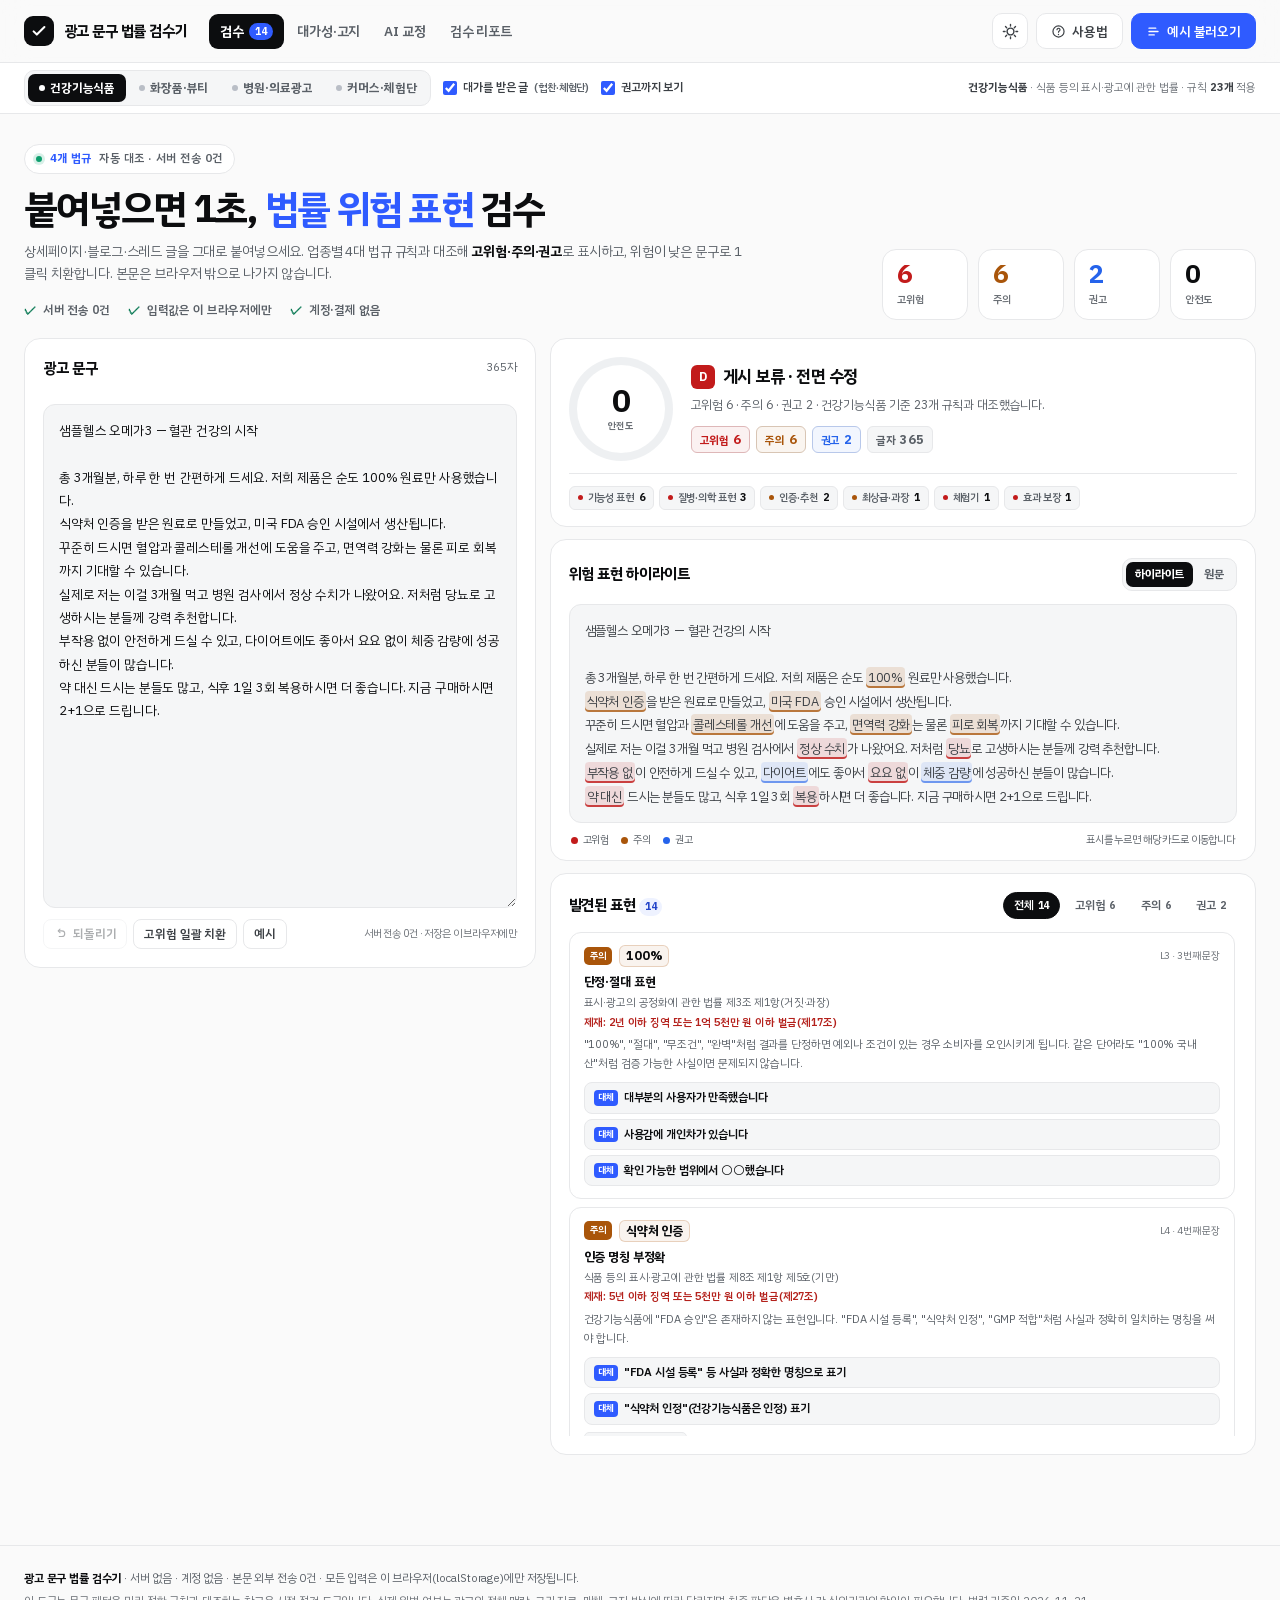
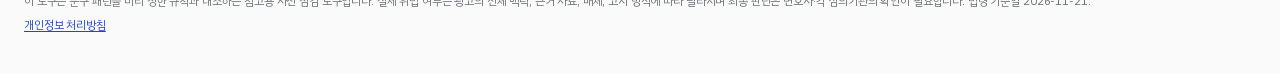
==== commit 08c4573e: "Negation-aware rule matching + spacing variants + free AI correction" ====
--- a/index.html
+++ b/index.html
@@ -247,6 +247,18 @@
           <button type="button" class="btn btn-ghost btn-sm" data-action="download-prompt">.txt</button>
           <span class="muted" id="copyState"></span>
         </div>
+        <div class="free-taste" id="freeTaste">
+          <div class="free-taste-head">
+            <strong>키 없이 무료로 교정받기</strong>
+            <span class="muted" id="freeStatus">하루 5회</span>
+          </div>
+          <div class="prompt-actions">
+            <button type="button" class="btn btn-primary btn-sm" data-action="free-fix">무료 AI로 교정</button>
+            <span class="muted" id="freeRemain"></span>
+          </div>
+          <div class="free-limit" id="freeLimitCard" hidden></div>
+          <p class="bridge-note">위 프롬프트를 그대로 보냅니다. 무료 체험은 외부 AI 제공자로 전송되니 민감한 내용은 넣지 마세요.</p>
+        </div>
         <div class="bridge-btns" id="bridgeBtns"></div>
         <p class="bridge-note" id="bridgeNote">각 서비스 로그인은 직접 하셔야 합니다. 프롬프트가 클립보드에 복사된 상태로 새 창이 열립니다.</p>
         <p class="bridge-note">이 도구는 AI 서비스에 본문을 자동 전송하지 않습니다. 붙여넣는 순간부터는 해당 서비스의 약관이 적용됩니다.</p>
@@ -327,6 +339,9 @@
 <div class="modal-root" id="modalRoot" hidden></div>
 <div class="toast-root" id="toastRoot" aria-live="polite"></div>
 
+<script src="engines/es-hangul.js"></script>
+<script src="engines/korean-text.js"></script>
+<script src="engines/free-ai-client.js"></script>
 <script src="data.js"></script>
 <script src="core.js"></script>
 <script src="engines/ai-bridge.js"></script>
--- a/styles.css
+++ b/styles.css
@@ -452,6 +452,7 @@
   overflow: hidden; text-overflow: ellipsis; white-space: nowrap;
 }
 .f-loc { font-size: 10px; color: var(--ink-4); margin-left: auto; white-space: nowrap; font-variant-numeric: tabular-nums; }
+.f-note { font-size: 10px; font-weight: 700; color: var(--ink-3); background: var(--surface-2); border: 1px solid var(--line); border-radius: 999px; padding: 2px 7px; white-space: nowrap; }
 .f-label { font-size: 12.5px; font-weight: 700; color: var(--ink); line-height: 1.45; }
 .f-law { font-size: 10.8px; color: var(--ink-3); margin-top: 3px; line-height: 1.55; }
 .f-penalty { font-size: 10.8px; color: var(--danger); margin-top: 3px; line-height: 1.55; font-weight: 600; }
@@ -771,3 +772,12 @@
   .report-box { max-height: none; border: 0; background: #fff; font-size: 11pt; }
   .view:not(#view-report) { display: none !important; }
 }
+
+/* ── 무료 AI 맛보기 (교정) ─────────────────────────────── */
+.free-taste { margin-top: 12px; padding: 11px 12px; border: 1px solid var(--line); border-radius: 10px; background: var(--surface-2); }
+.free-taste-head { display: flex; align-items: baseline; justify-content: space-between; gap: 10px; }
+.free-taste-head strong { font-size: 12.5px; }
+.free-taste .prompt-actions { margin-top: 8px; }
+.free-limit { margin-top: 9px; padding: 10px 11px; border: 1px solid var(--line-strong, var(--line)); border-radius: 9px; background: var(--surface); font-size: 11.5px; line-height: 1.6; }
+.free-limit b { display: block; margin-bottom: 3px; }
+.free-limit-actions { display: flex; flex-wrap: wrap; gap: 7px; margin-top: 8px; }
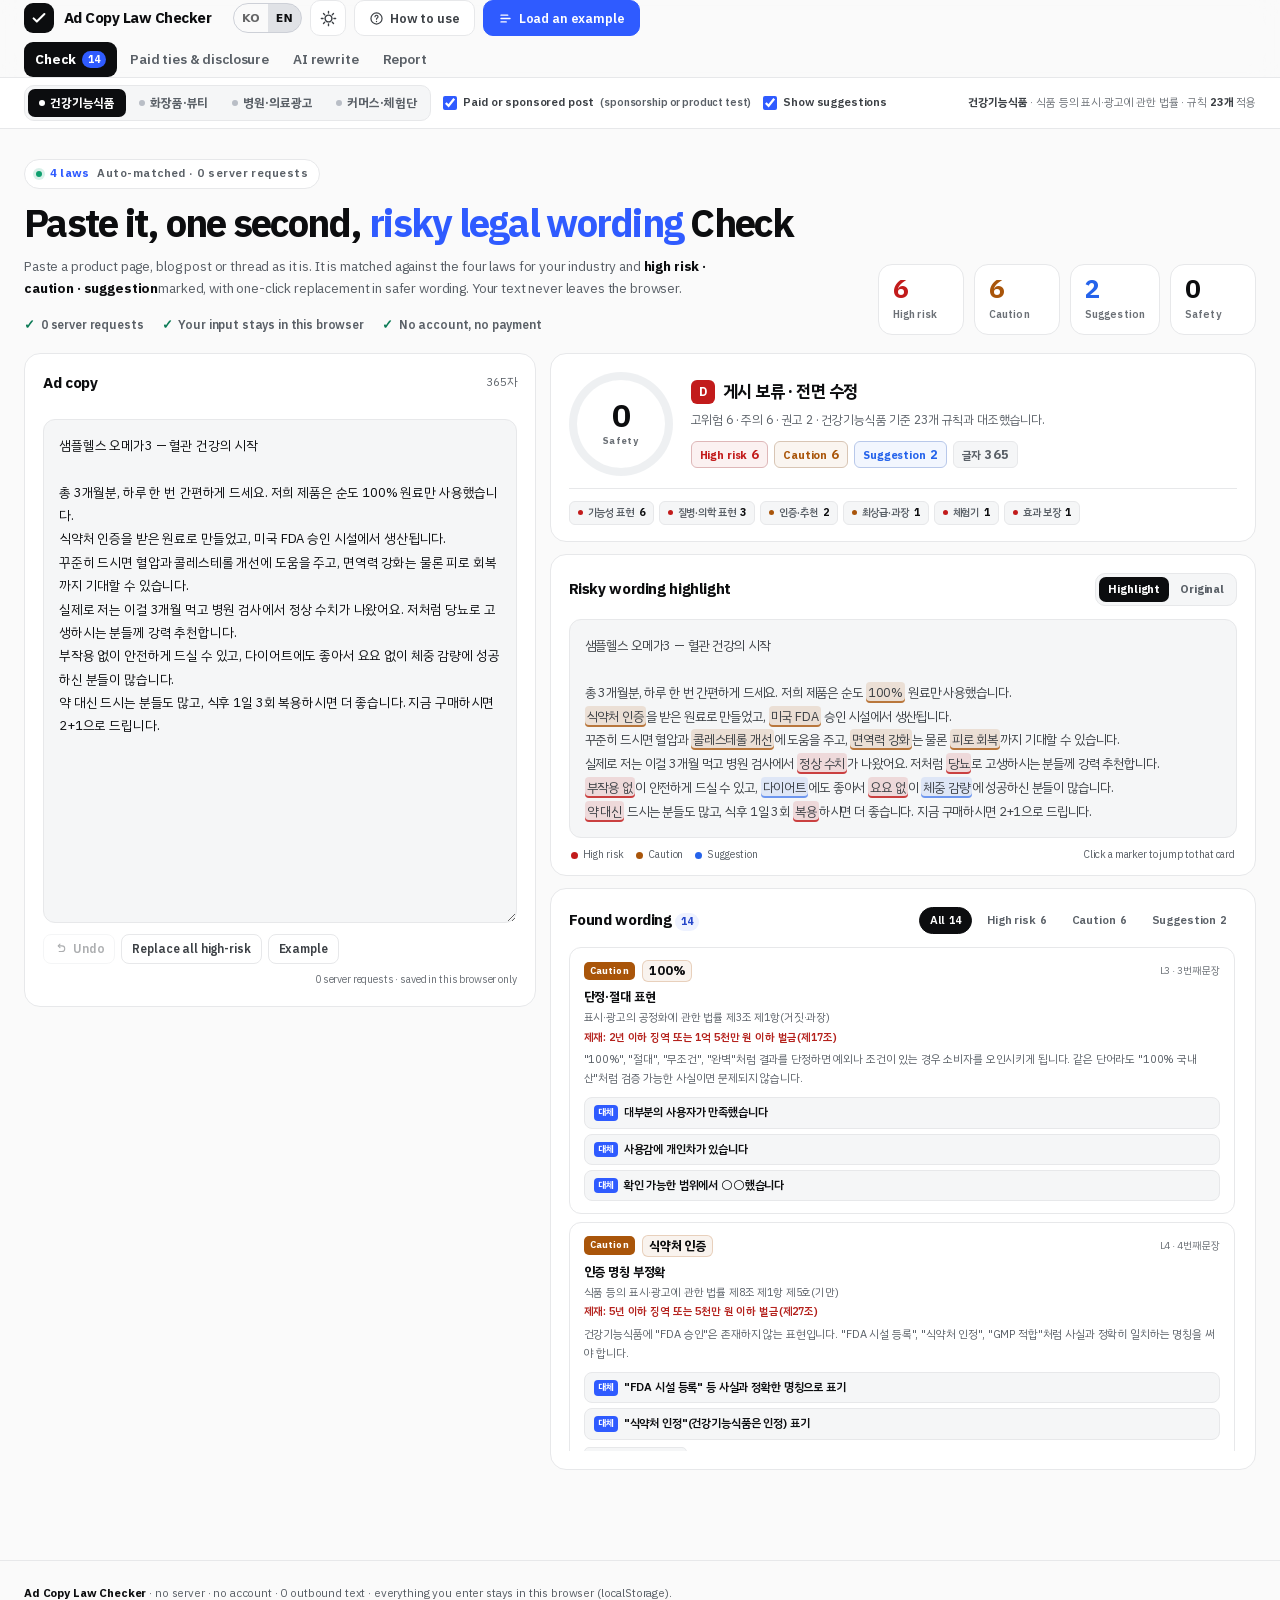
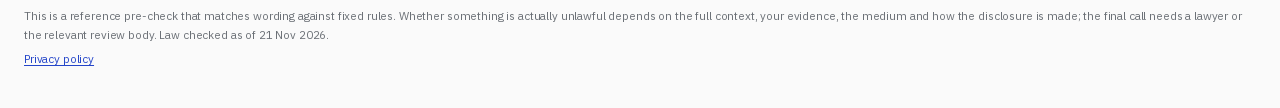
==== commit 8eaa1d91: "다국어 지원(한/영): KO·EN 토글·문구 사전 - 언어 결정: ?lang= → localStorage(onetap_lang) → navigator.language - 헤더 KO" ====
--- a/index.html
+++ b/index.html
@@ -9,6 +9,8 @@
 <meta name="color-scheme" content="light dark" />
 <link rel="icon" href="favicon.svg" type="image/svg+xml" />
 <link rel="stylesheet" href="styles.css" />
+<script src="i18n-strings.js"></script>
+<script src="engines/i18n.js"></script>
 </head>
 <body>
 <a class="skip-link" href="#main">본문으로 바로가기</a>
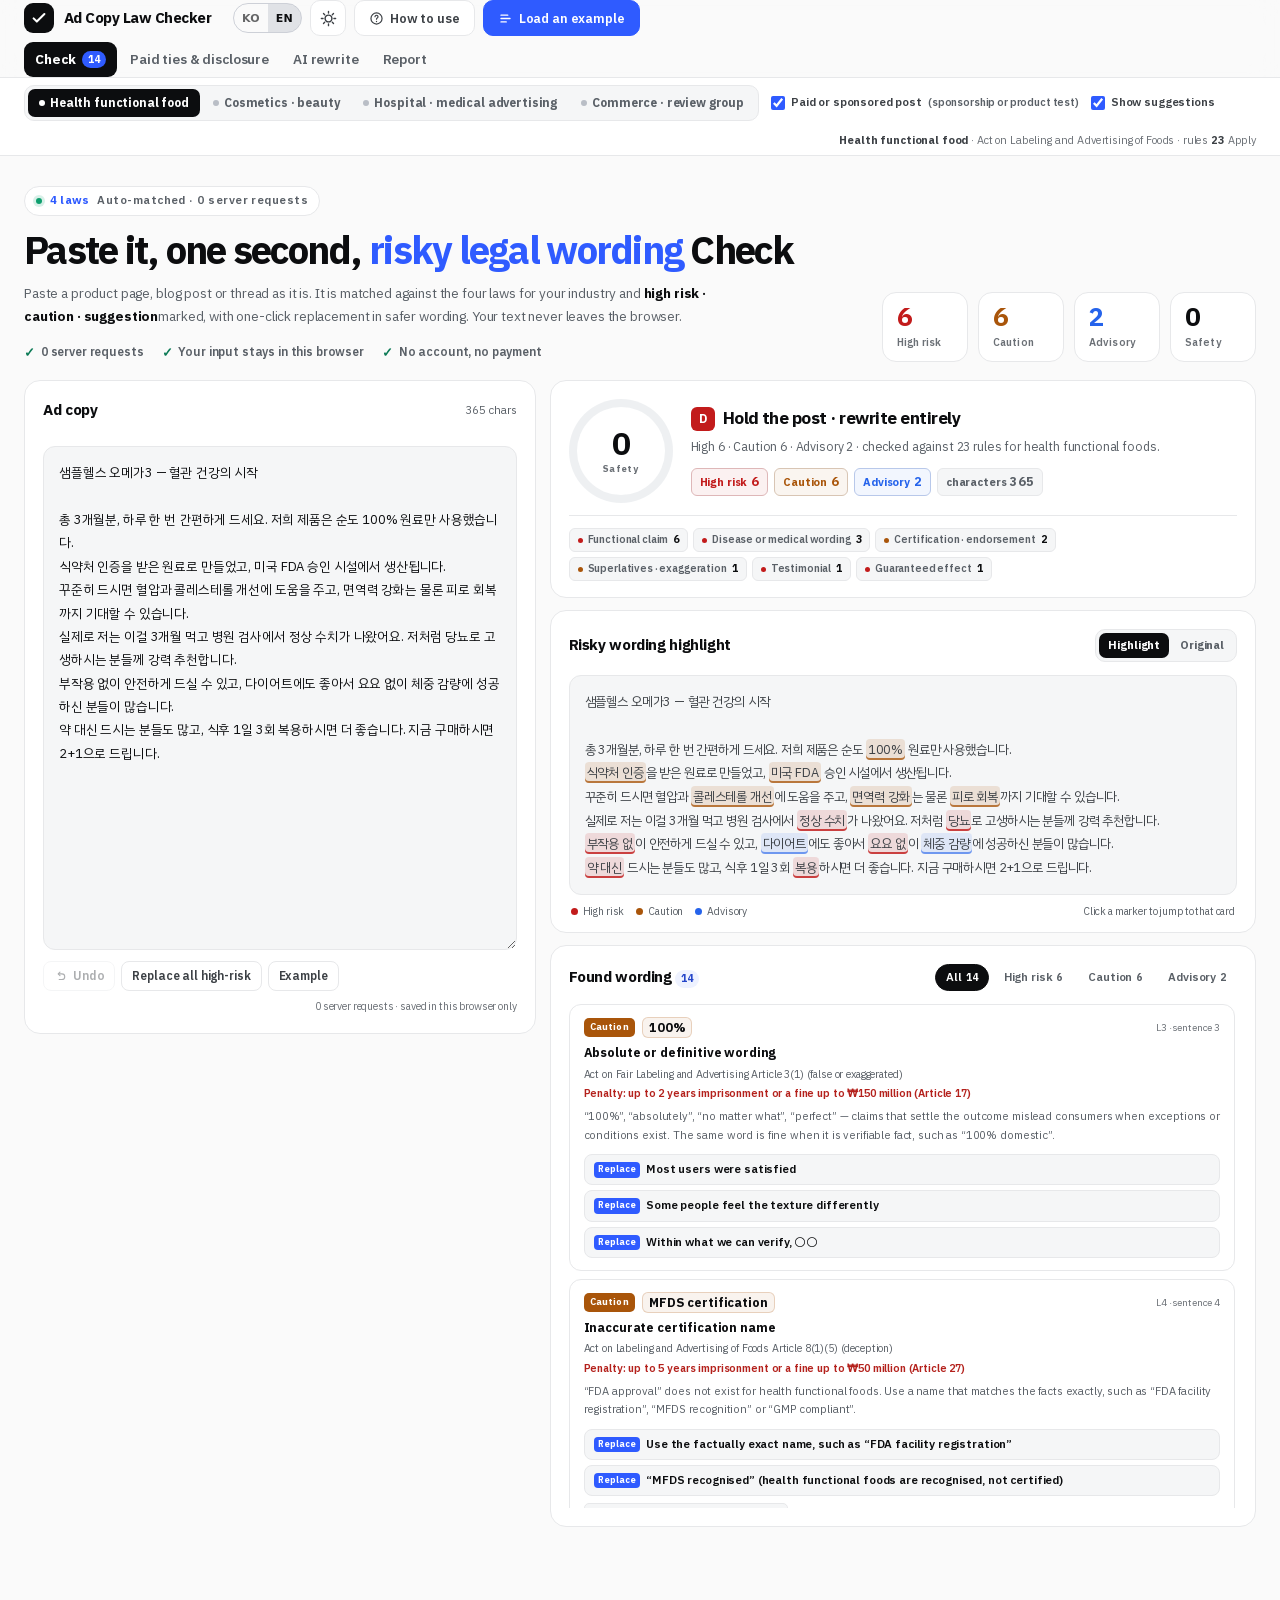
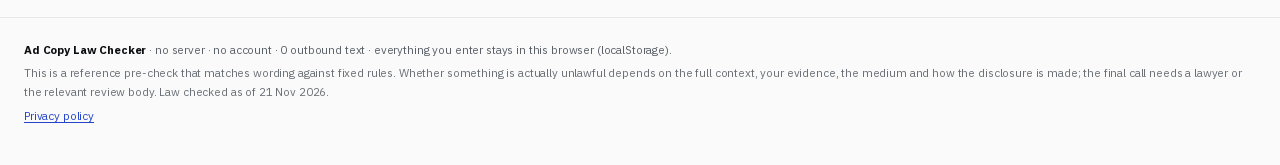
==== commit e28c3bda: "다국어: 위반 사유·근거·제재·권장·리포트·대가성 체크 영어 번역, 모바일 가로 넘침 수정" ====
--- a/index.html
+++ b/index.html
@@ -243,7 +243,7 @@
           <button type="button" data-mode="fix" class="is-on">걸린 표현만 교체</button>
           <button type="button" data-mode="rewrite">전체 다시 쓰기</button>
         </div>
-        <pre class="prompt-box" id="promptBox" tabindex="0"></pre>
+        <pre class="prompt-box" id="promptBox" tabindex="0" data-i18n-skip></pre>
         <div class="prompt-actions">
           <button type="button" class="btn btn-primary btn-sm" data-action="copy-prompt">프롬프트 복사</button>
           <button type="button" class="btn btn-ghost btn-sm" data-action="download-prompt">.txt</button>
--- a/styles.css
+++ b/styles.css
@@ -721,12 +721,13 @@
   .check { font-size: 11px; }
   .check .muted { display: none; }
   .industry-seg {
-    display: grid; grid-template-columns: 1fr 1fr; gap: 5px;
-    width: 100%; background: transparent; padding: 0; overflow: visible; border: 0;
+    display: grid; grid-template-columns: repeat(2, minmax(0, 1fr)); gap: 5px;
+    width: 100%; max-width: 100%; background: transparent; padding: 0; overflow: visible; border: 0;
   }
   .industry-seg button {
     justify-content: center; background: var(--surface); border: 1px solid var(--line);
     padding: 7px 8px; font-size: 11.5px; border-radius: 9px;
+    min-width: 0; white-space: normal; text-align: center; overflow-wrap: anywhere;
   }
   .industry-seg button.is-on { border-color: var(--ink); background: var(--ink); color: var(--surface); }
   [data-theme="dark"] .industry-seg button.is-on { background: #F4F5F7; color: #0C0D0F; border-color: #F4F5F7; }
@@ -752,6 +753,17 @@
   .report-fields { flex-direction: column; }
   .input-note { display: none; }
 }
+
+/* 영어 모드: 긴 라벨이 좁은 화면을 밀어내지 않도록 */
+@media (max-width: 620px) {
+  html[lang="en"] .topbar-inner { flex-wrap: wrap; row-gap: 6px; max-width: 100vw; }
+  html[lang="en"] .tabs { max-width: 100%; }
+  html[lang="en"] .seg { flex-wrap: wrap; max-width: 100%; }
+  html[lang="en"] .seg button { flex: 1 1 auto; justify-content: center; }
+  html[lang="en"] #modeSeg { width: 100%; }
+  html[lang="en"] .sev-chips { flex-wrap: wrap; }
+}
+
 @media (max-width: 400px) {
   .sev-chips .sev-chip { padding: 2px 6px; font-size: 10.5px; }
   .panel-head h2 { font-size: 13.5px; }
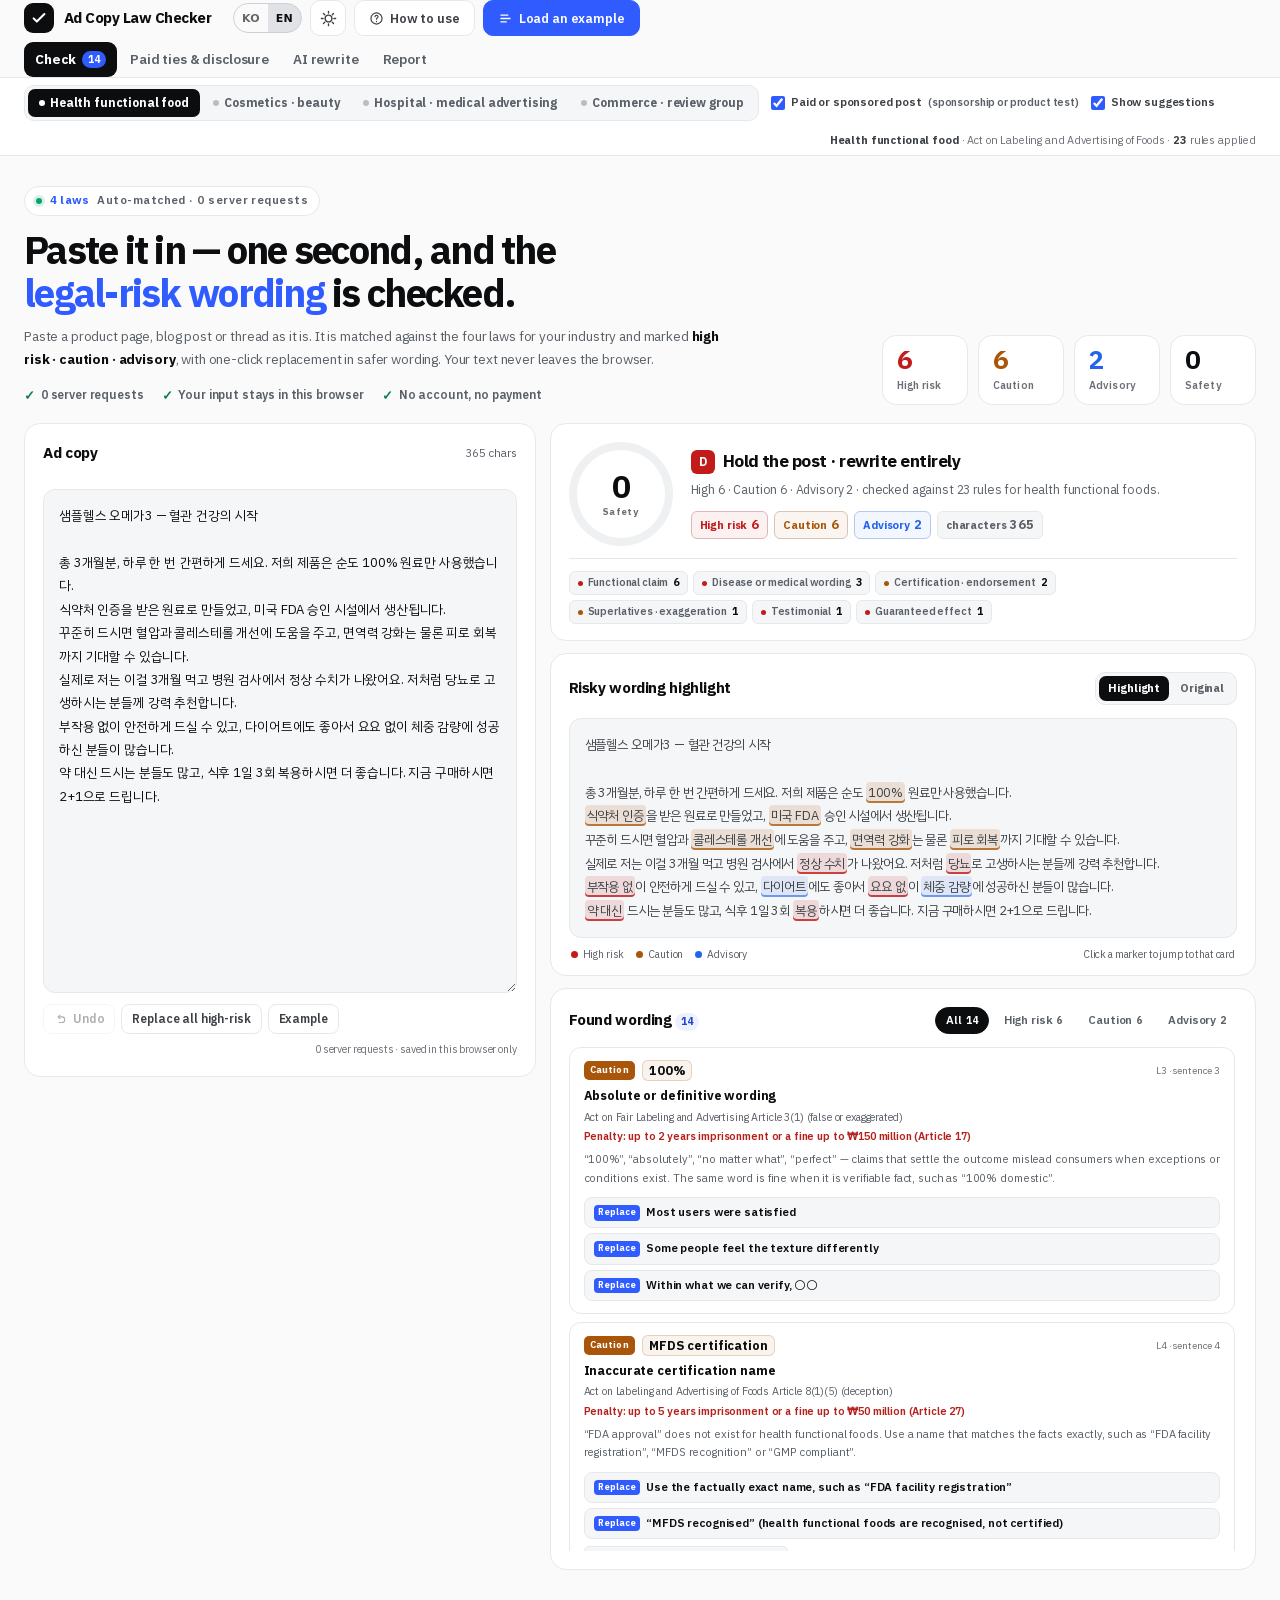
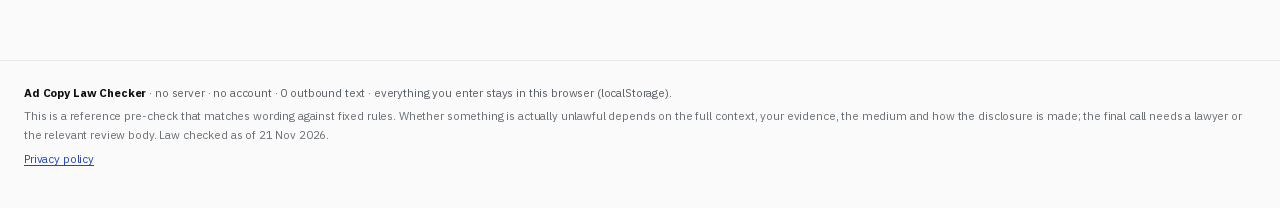
==== commit 10bac108: "다국어: 제목 문장은 완성형 영어로 교체(data-i18n-en), 어색한 조각 번역 정리" ====
--- a/index.html
+++ b/index.html
@@ -68,8 +68,8 @@
     <div class="view-head">
       <div class="view-title">
         <span class="eyebrow"><i class="live-dot"></i><b>4개 법규</b> 자동 대조 · 서버 전송 0건</span>
-        <h1>붙여넣으면 1초, <em>법률 위험 표현</em> 검수</h1>
-        <p class="sub">상세페이지·블로그·스레드 글을 그대로 붙여넣으세요. 업종별 4대 법규 규칙과 대조해 <b>고위험·주의·권고</b>로 표시하고, 위험이 낮은 문구로 1클릭 치환합니다. 본문은 브라우저 밖으로 나가지 않습니다.</p>
+        <h1 data-i18n-en="Paste it in — one second, and the <em>legal-risk wording</em> is checked.">붙여넣으면 1초, <em>법률 위험 표현</em> 검수</h1>
+        <p class="sub" data-i18n-en="Paste a product page, blog post or thread as it is. It is matched against the four laws for your industry and marked <b>high risk · caution · advisory</b>, with one-click replacement in safer wording. Your text never leaves the browser.">상세페이지·블로그·스레드 글을 그대로 붙여넣으세요. 업종별 4대 법규 규칙과 대조해 <b>고위험·주의·권고</b>로 표시하고, 위험이 낮은 문구로 1클릭 치환합니다. 본문은 브라우저 밖으로 나가지 않습니다.</p>
         <div class="trust">
           <span><b>✓</b> 서버 전송 0건</span>
           <span><b>✓</b> 입력값은 이 브라우저에만</span>
@@ -160,7 +160,7 @@
     <div class="view-head">
       <div class="view-title">
         <span class="eyebrow"><b>공정위</b> 추천·보증 심사지침 · 2026.6.1 시행</span>
-        <h1>대가성 표시 · <em>필수 고지</em></h1>
+        <h1 data-i18n-en="Paid disclosure · the <em>required notices</em>.">대가성 표시 · <em>필수 고지</em></h1>
         <p class="sub">공정위 「추천·보증 등에 관한 표시·광고 심사지침」(2026.6.1 시행)은 대가를 받은 후기의 <b>경제적 이해관계</b>를 제목이나 첫 부분에 표시하도록 합니다. 받은 내용을 고르면 문구가 만들어지고, 본문 맨 앞에 바로 넣을 수 있습니다.</p>
       </div>
       <div class="summary" id="discSummary"></div>
@@ -227,7 +227,7 @@
     <div class="view-head">
       <div class="view-title">
         <span class="eyebrow"><b>내 구독 AI</b>로 고치고 · 다시 검수</span>
-        <h1>내 구독 AI로 <em>안전하게</em> 고치기</h1>
+        <h1 data-i18n-en="Fix it with the AI you already pay for, <em>safely</em>.">내 구독 AI로 <em>안전하게</em> 고치기</h1>
         <p class="sub">걸린 문장과 업종 규칙, 대가성 상태를 하나의 프롬프트로 묶습니다. 프롬프트를 복사하고 평소 쓰는 AI에 붙여넣으면, 사실을 새로 만들지 않는 선에서 문구를 고쳐 줍니다. 고친 글을 아래에 붙여넣으면 다시 검수합니다.</p>
       </div>
       <div class="summary" id="bridgeSummary"></div>
@@ -296,7 +296,7 @@
     <div class="view-head">
       <div class="view-title">
         <span class="eyebrow"><b>1장 요약</b> · 클라이언트 전달용</span>
-        <h1>클라이언트용 <em>검수 리포트</em></h1>
+        <h1 data-i18n-en="A <em>check report</em> for your client.">클라이언트용 <em>검수 리포트</em></h1>
         <p class="sub">같은 검수 결과로 1장짜리 사전 점검 리포트를 만듭니다. 광고주·클라이언트에게 "사전 검수했고, 남은 위험은 이것"이라고 설명할 때 쓰세요. 근거와 제재, 권장 문구, 필수 고지 상태가 함께 들어갑니다.</p>
       </div>
       <div class="summary" id="reportSummary"></div>
